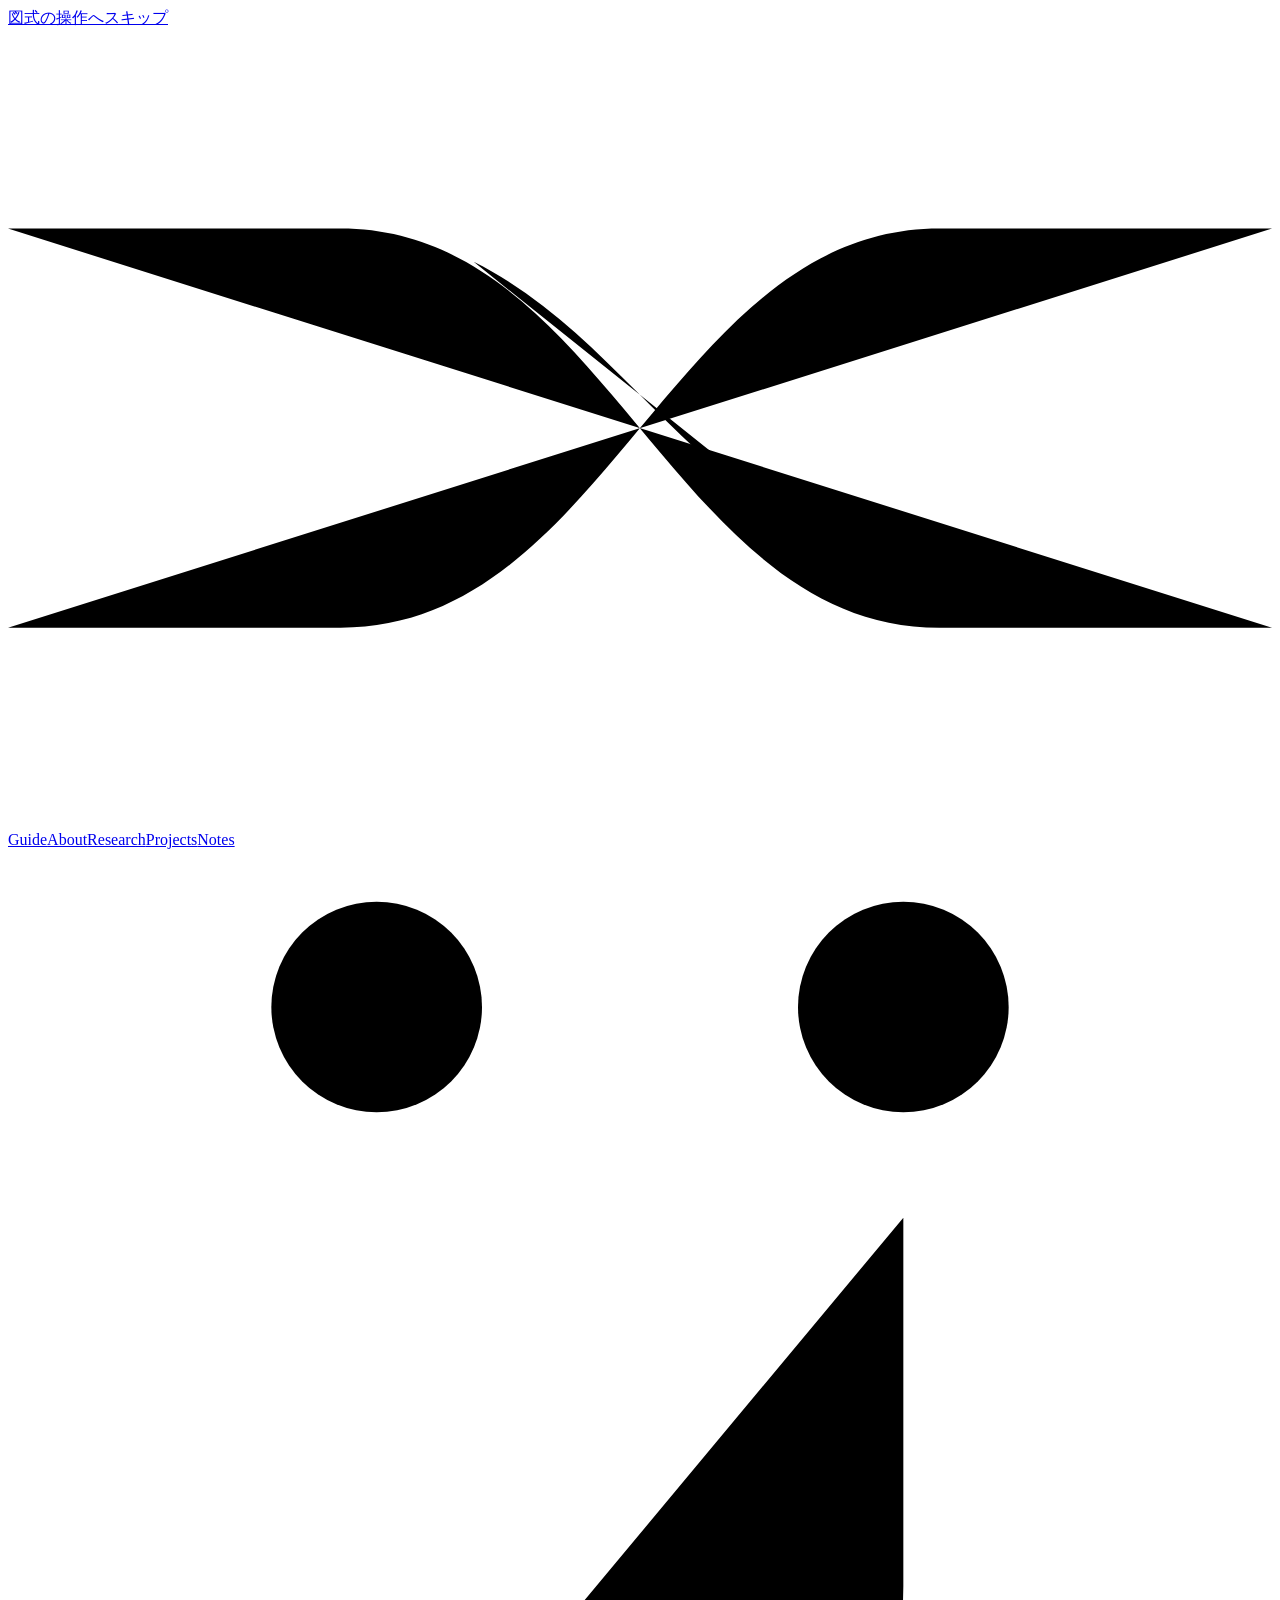
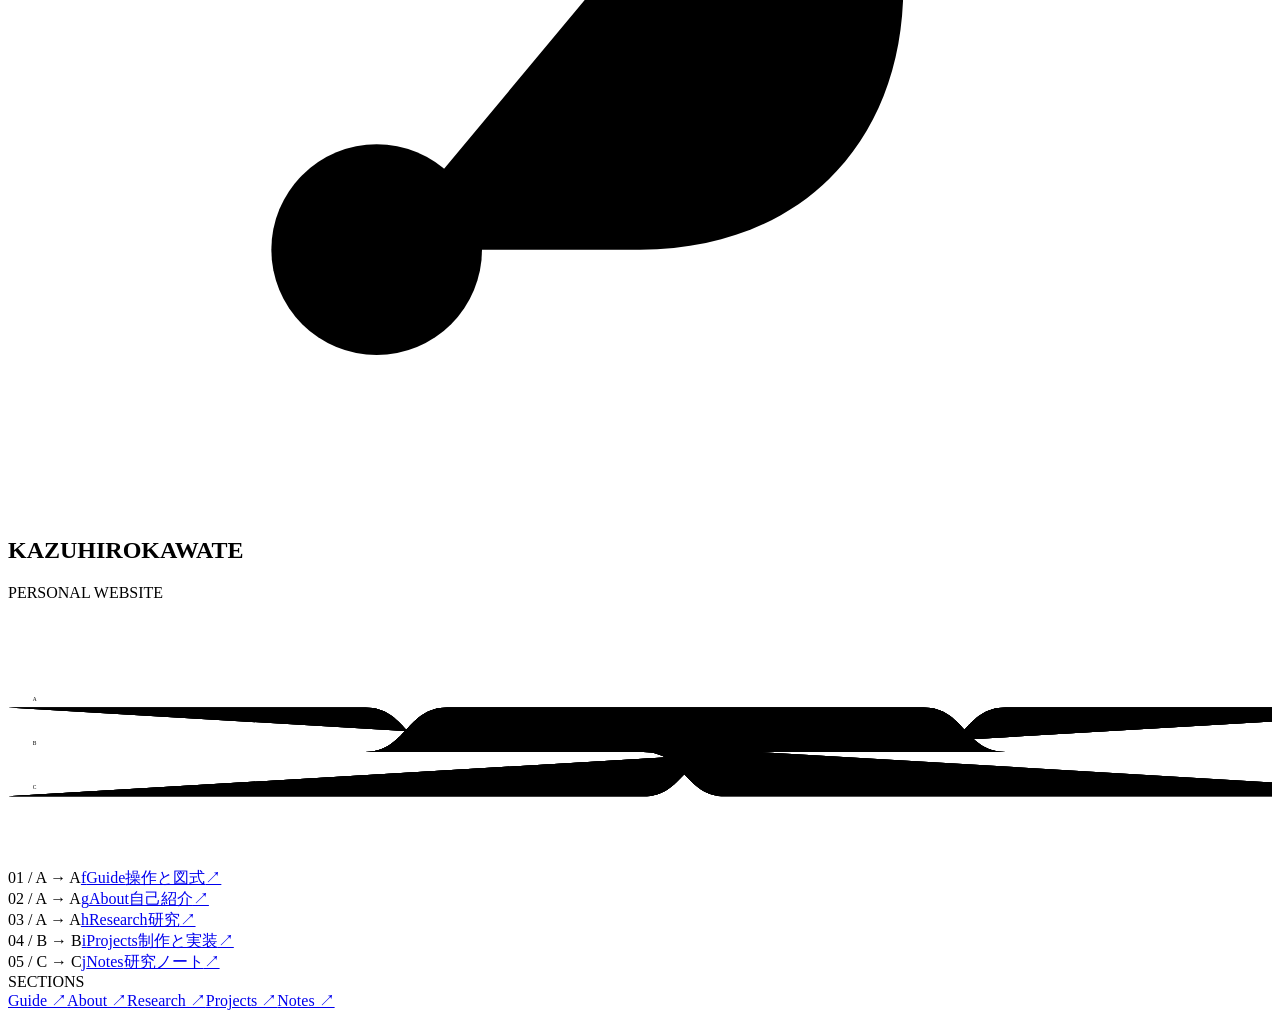
==== index.html @ 4156ddfc "Publish latest string diagram site (source 4b62a3c)" ====
<!doctype html>
<html lang="ja"><head><meta charset="utf-8"><meta name="viewport" content="width=device-width,initial-scale=1"><meta name="color-scheme" content="light"><title>Kazuhiro Kawate</title><meta name="description" content="川手知拓の個人研究サイト。数学・言語学・計算機科学のあいだを、触れられるストリング図式で探索する。"><link rel="icon" href="assets/favicon.svg" type="image/svg+xml"><link rel="preload" href="assets/fonts/bricolage-latin.woff2" as="font" type="font/woff2" crossorigin><link rel="stylesheet" href="assets/style.css?v=1937d854e7c4"><link rel="canonical" href="https://kazuhiro-kawate.github.io/"><script src="assets/diagram-model.js?v=383373b5e519" defer></script><script src="assets/diagram-motion.js?v=80850148ad25" defer></script><script src="assets/site.js?v=06f39db7d010" defer></script></head><body class="home"><a class="skip-link" href="#diagram-interface">図式の操作へスキップ</a><header class="site-header"><a class="identity" href="index.html" aria-label="Kazuhiro Kawate ホーム"><svg viewBox="0 0 38 24" aria-hidden="true"><path d="M0 6h10c8 0 10 12 18 12h10M0 18h10C18 18 20 6 28 6h10"/><path class="mark-bridge" d="M14 7c4 2 6 6 10 8"/></svg></a><nav aria-label="メインナビゲーション"><a href="guide/" data-panel=guide >Guide</a><a href="about/" data-panel=about >About</a><a href="research/" data-panel=research >Research</a><a href="projects/" data-panel=projects >Projects</a><a href="notes/" data-panel=notes >Notes</a></nav><a class="github-link" href="https://github.com/kazuhiro-kawate" aria-label="GitHubプロフィール"><svg viewBox="0 0 24 24" aria-hidden="true"><path d="M7 3v11m0-7h10m0 0v-4m0 4v7c0 3-2 5-5 5H7"/><circle cx="7" cy="3" r="2"/><circle cx="17" cy="3" r="2"/><circle cx="7" cy="19" r="2"/></svg></a></header>
<main><section class="journey" aria-labelledby="intro-title"><div class="scene"><div class="intro"><h1 id="intro-title"><span class="headline-line">KAZUHIRO</span><span class="headline-line">KAWATE</span></h1><p class="eyebrow intro-caption">PERSONAL WEBSITE</p></div>
<div id="diagram-interface" class="diagram-viewport" tabindex="0" role="region" aria-label="ストリング図式。左右キーで探索できます"><div class="diagram-world"><svg class="strings" viewBox="0 0 3700 720" aria-hidden="true"><defs><filter id="tube-plastic" filterUnits="userSpaceOnUse" x="-10%" y="-60%" width="120%" height="220%" color-interpolation-filters="sRGB"><feGaussianBlur in="SourceAlpha" stdDeviation="3" result="bump"/><feSpecularLighting in="bump" surfaceScale="5" specularConstant="0.85" specularExponent="24" lighting-color="#ffffff" result="shine"><feDistantLight azimuth="225" elevation="55"/></feSpecularLighting><feComposite in="shine" in2="SourceAlpha" operator="in" result="clipped"/><feComposite in="SourceGraphic" in2="clipped" operator="arithmetic" k1="0" k2="1" k3="0.8" k4="0"/></filter><path id="shape-a" class="wire wire-a" d="M0 262H1046C1166 262 1166 392 1286 392H1860C1980 392 1980 522 2100 522H4386"/><path id="shape-b" class="wire wire-b" d="M0 392H1046C1166 392 1166 262 1286 262H2680C2800 262 2800 392 2920 392H4386"/><path id="shape-c" class="wire wire-c" d="M0 522H1860C1980 522 1980 392 2100 392H2680C2800 392 2800 262 2920 262H4386"/></defs><g class="wire-network"><g class="tube tube-a"><use href="#shape-a" class="tube-shadow"/><use href="#shape-a" class="tube-outline"/><use href="#shape-a" class="tube-body"/><use href="#shape-a" class="tube-sheen"/></g><path class="wire wire-gap-b" d="M0 392H1046C1166 392 1166 262 1286 262H2680C2800 262 2800 392 2920 392H4386"/><g class="tube tube-b"><use href="#shape-b" class="tube-shadow"/><use href="#shape-b" class="tube-outline"/><use href="#shape-b" class="tube-body"/><use href="#shape-b" class="tube-sheen"/></g><path class="wire wire-gap-c" d="M0 522H1860C1980 522 1980 392 2100 392H2680C2800 392 2800 262 2920 262H4386"/><g class="tube tube-c"><use href="#shape-c" class="tube-shadow"/><use href="#shape-c" class="tube-outline"/><use href="#shape-c" class="tube-body"/><use href="#shape-c" class="tube-sheen"/></g></g><g class="diagram-labels"><text data-input="A" x="72" y="242">A</text><text data-input="B" x="72" y="372">B</text><text data-input="C" x="72" y="502">C</text><text data-output="C" x="4216" y="242">C</text><text data-output="B" x="4216" y="372">B</text><text data-output="A" x="4216" y="502">A</text></g></svg><div class="diagram-node vermilion" data-node="guide" data-x="900" data-y="262" style="left:900px;top:262px"><span class="node-index">01 / A → A</span><a href="guide/" class="node-card" data-panel="guide" aria-label="Guideの詳細を開く"><span class="node-symbol" aria-hidden="true">f</span><span class="node-title">Guide<span>操作と図式</span></span><span class="node-arrow" aria-hidden="true">↗</span></a><button class="drag-handle" type="button" aria-label="Guideの箱を移動" aria-describedby="drag-help" hidden><span aria-hidden="true">⠿</span> GRAB & SLIDE ↔</button></div><div class="diagram-node vermilion" data-node="about" data-x="1530" data-y="392" style="left:1530px;top:392px"><span class="node-index">02 / A → A</span><a href="about/" class="node-card" data-panel="about" aria-label="Aboutの詳細を開く"><span class="node-symbol" aria-hidden="true">g</span><span class="node-title">About<span>自己紹介</span></span><span class="node-arrow" aria-hidden="true">↗</span></a><button class="drag-handle" type="button" aria-label="Aboutの箱を移動" aria-describedby="drag-help" hidden><span aria-hidden="true">⠿</span> GRAB & SLIDE ↔</button></div><div class="diagram-node vermilion" data-node="research" data-x="2392" data-y="522" style="left:2392px;top:522px"><span class="node-index">03 / A → A</span><a href="research/" class="node-card" data-panel="research" aria-label="Researchの詳細を開く"><span class="node-symbol" aria-hidden="true">h</span><span class="node-title">Research<span>研究</span></span><span class="node-arrow" aria-hidden="true">↗</span></a><button class="drag-handle" type="button" aria-label="Researchの箱を移動" aria-describedby="drag-help" hidden><span aria-hidden="true">⠿</span> GRAB & SLIDE ↔</button></div><div class="diagram-node teal" data-node="projects" data-x="3110" data-y="392" style="left:3110px;top:392px"><span class="node-index">04 / B → B</span><a href="projects/" class="node-card" data-panel="projects" aria-label="Projectsの詳細を開く"><span class="node-symbol" aria-hidden="true">i</span><span class="node-title">Projects<span>制作と実装</span></span><span class="node-arrow" aria-hidden="true">↗</span></a><button class="drag-handle" type="button" aria-label="Projectsの箱を移動" aria-describedby="drag-help" hidden><span aria-hidden="true">⠿</span> GRAB & SLIDE ↔</button></div><div class="diagram-node violet" data-node="notes" data-x="3740" data-y="262" style="left:3740px;top:262px"><span class="node-index">05 / C → C</span><a href="notes/" class="node-card" data-panel="notes" aria-label="Notesの詳細を開く"><span class="node-symbol" aria-hidden="true">j</span><span class="node-title">Notes<span>研究ノート</span></span><span class="node-arrow" aria-hidden="true">↗</span></a><button class="drag-handle" type="button" aria-label="Notesの箱を移動" aria-describedby="drag-help" hidden><span aria-hidden="true">⠿</span> GRAB & SLIDE ↔</button></div><button type="button" class="crossing-note" aria-label="交差列を編集" hidden><span>σ₁ σ₂ σ₁</span><span>A ⊗ B ⊗ C → C ⊗ B ⊗ A</span></button><div class="pair-preview" aria-hidden="true" hidden><span>σ²</span><svg viewBox="0 0 160 90"><path d="M0 15H20C55 15 45 75 80 75S105 15 140 15H160"/><path d="M0 75H20C55 75 45 15 80 15S105 75 140 75H160"/></svg></div><div class="end-note"><span class="eyebrow">SECTIONS</span><div class="end-links"><a href="guide/" data-panel="guide">Guide ↗</a><a href="about/" data-panel="about">About ↗</a><a href="research/" data-panel="research">Research ↗</a><a href="projects/" data-panel="projects">Projects ↗</a><a href="notes/" data-panel="notes">Notes ↗</a></div><button type="button" class="text-button return-start" hidden>はじまりへ戻る ↺</button></div></div></div>
<div class="coherence-tools" role="group" aria-label="図式の変形"><button type="button" data-action="undo" aria-label="操作を戻す" hidden>Undo ↶</button><button type="button" data-action="redo" aria-label="操作をやり直す" hidden>Redo ↷</button><button type="button" data-action="word" aria-pressed="false" hidden>交差列</button><button type="button" data-action="pair" aria-pressed="false" hidden>σ² を置く</button><button type="button" data-action="compose" aria-pressed="false" hidden>合成</button></div><section class="word-dock" hidden aria-label="交差列の編集"><div class="word-heading"><strong>交差列</strong><button type="button" data-word-close aria-label="交差列を閉じる">×</button></div><p class="word-explanation">左から右へ実行。このサイトではσ₁は1↔2、σ₂は2↔3、σ₃は3↔1を交換します。列の編集では射や出力の並びが変わる場合があります。交差をドラッグして並べ替えられます。選択後は左右ボタン、Shift＋左右キーでも移動できます。</p><ol class="word-tokens" aria-label="実行する交差の順序"></ol><div class="word-target-row"><span class="word-target" aria-live="polite">末尾に追加</span><div class="word-position-tools"><button type="button" data-word-left aria-label="選択した交差を左へ移動">←</button><button type="button" data-word-right aria-label="選択した交差を右へ移動">→</button><button type="button" data-word-end>末尾へ</button></div></div><div class="word-pad" role="group" aria-label="交差の入力"><button type="button" data-sigma="0" aria-label="σ₁を入力">σ₁</button><button type="button" data-sigma="1" aria-label="σ₂を入力">σ₂</button><button type="button" data-sigma="2" aria-label="σ₃を入力">σ₃</button><button type="button" data-word-delete>削除 ⌫</button></div><div class="word-actions"><button type="button" data-word-apply>実行</button><button type="button" data-word-reload>図式から読込</button><button type="button" data-word-clear>空にする</button><button type="button" data-word-braid>編み替え ↔</button></div><p class="word-status" role="status"></p><p class="word-limit"></p></section><div class="composition-dock" hidden role="group" aria-label="箱の合成"><p class="selection-summary">2個以上の箱を選択</p><div><button type="button" data-combine="serial">直列 ∘</button><button type="button" data-combine="tensor">並列 ⊗</button><button type="button" data-combine="split">展開</button><button type="button" data-combine="done">完了</button></div><label class="identity-option"><input type="checkbox" id="include-identities" checked>並列合成に恒等射を含める</label><p class="composition-feedback" role="status"></p></div><div class="placement-hint" hidden>σ²を置く位置をクリック。上下で3組から選択。Escで中止。</div><div class="scene-bottom"><div class="diagram-tools"><button class="text-button reset-diagram" type="button" hidden>Reset ↺</button><button class="text-button help-button" type="button" data-panel="guide" hidden>Guide ?</button></div></div>
<div class="journey-controls" hidden><div class="chapter-tabs" aria-label="図式内の移動"><button type="button" data-travel="guide" aria-label="図式のGuideへ移動">01<span>Guide</span></button><button type="button" data-travel="about" aria-label="図式のAboutへ移動">02<span>About</span></button><button type="button" data-travel="research" aria-label="図式のResearchへ移動">03<span>Research</span></button><button type="button" data-travel="projects" aria-label="図式のProjectsへ移動">04<span>Projects</span></button><button type="button" data-travel="notes" aria-label="図式のNotesへ移動">05<span>Notes</span></button></div><div class="progress-track" aria-hidden="true"><span></span></div><span class="journey-count">01 — 05</span></div></div></section>
</main><dialog id="panel-guide" aria-labelledby="panel-title-guide"><div class="dialog-top"><span class="eyebrow">01 / GUIDE</span><button class="close-dialog" type="button" aria-label="詳細を閉じる">Close <span aria-hidden="true">×</span></button></div><div class="prose"><h1 id="panel-title-guide">Guide</h1>
<p>ストリング図式と、このサイトの操作方法。</p>
<h2>サイトの動かし方</h2>
<p>マウスの縦ホイールで左右へ探索できます。タッチでは横にスワイプし、キーボードでは図式領域にフォーカスして左右キー・Home・Endで移動します。下のセクション名から箱へ移動することもできます。</p>
<p>箱をクリックすると本文が開きます。本文では通常の縦スクロールで読み、CloseまたはEscapeで図式へ戻れます。通常ページへのリンクからも読めます。</p>
<p>箱やσの印を左右へドラッグして動かします。箱のハンドルへTabで移動し、左右キーでも調整できます。Shiftで大きく移動、Enterで確定、Escapeで取り消します。Undo / Redo、またはCmd / Ctrl + Zで操作を戻せます。</p>
<h2>この図式の読み方</h2>
<p>線は対象、箱は射を表します。時間は左から右へ。同じ線に沿った箱の並びは合成、平行な線の並びはテンソル積です。</p>
<p>対象はA・B・Cです。左端からGuide=f、About=g、Research=h、Projects=i、Notes=j。各箱が属する対象A・B・Cはページを開くたびにランダムに決まります。初期の横方向の順序は変えず、箱の色と型表示は接続するワイヤーに合わせます。ページを開くたび、σ₁・σ₂・σ₃から1〜6項の交差列をランダムに生成します。出力の並びはその列によって変わり、図式上の表示で確認できます。色は線を追跡するための目印です。</p>
<p>記号と研究セクションの対応は、ナビゲーションのための比喩です。研究分野自体に数学的な型を与えているわけではありません。</p>
<h2>交差を越える</h2>
<p>箱を左右へドラッグすると、同じ対象のワイヤーを追って交差を越えます。対称性の自然性 <code>σ ∘ (f⊗id) = (id⊗f) ∘ σ</code> を使う操作です。箱が別の高さへ移っても、対象Aの箱はAのままです。</p>
<p>同じ対象に置かれた箱どうしは、初期の横順に対応する合成順序を保ちます。前の箱を先へ運ぶと、必要に応じて後ろの箱も先へ移ります。異なる線の独立した箱は、交換法則により前後の並びを変えられます。σの印も動かせます。</p>
<h2>編み替えと往復</h2>
<p>「編み替え」は <code>σ₁σ₂σ₁ = σ₂σ₁σ₂</code> と、途中にある箱の自然性を使います。「σ²」は隣り合う二つの対称性を挿入・除去します。どちらも線のつながりと同じ線上の箱の順序を変えません。</p>
<p>操作はUndo / Redoで戻せます。結合と単位はstrictな表示で省略しています。現在の生成射は、この3本と5つの単項射です。これらの直列・並列合成を複数ポートの箱としてまとめられます。任意の新しい生成射を追加する汎用エディタは未実装です。</p>
<p>複製・消去・カップ・キャップは、一般の対称モノイダル圏に自動で備わる構造ではありません。それぞれを許す追加構造なしに操作として追加することはしません。</p>
<h2>動きの意味と表示位置</h2>
<p>交差の前後では、箱・ワイヤー・σの位置を同時に補間します。補間中も線の端点は箱へ接続されます。途中の描画は公理による変形の視覚表現であり、各中間フレームを別の数学的等式としては扱いません。カーソルに対するたわみも視覚上のフィードバックです。</p>
<p>通常のドラッグでは、画面の横位置・縦位置を固定します。箱を持ったままホイールで横へ探索できます。Shiftを押しながら画面端へ持っていくと、自動的に横へ探索できます。OSまたはGuideの設定で動きを抑えると、補間を行わずに操作できます。</p>
<p><a href="https://www.mscs.dal.ca/~selinger/papers/graphical.pdf">図式の数学的背景：Peter Selinger, A survey of graphical languages for monoidal categories</a></p>
<h2>対称性を2回</h2>
<p>対称モノイダル圏での等式：<code>σ(B,A) ∘ σ(A,B) = id(A⊗B)</code>。下の実験ではその両辺を切り替えます。一般の編み込みの交差除去には拡張しません。</p>
<h2>直列・並列合成</h2>
<p>「合成」を押し、箱の＋で対象を選択します。直列は入力と出力の型が一致する箱を、ワイヤー上の順でまとめます。Guide=fとAbout=gがともにAにある場合、fの後にgを適用する合成は <code>g∘f : A→A</code> です。並列は異なる対象に作用する箱をテンソル積としてまとめます。</p>
<p>「並列合成に恒等射を含める」で、選択していない線を合成箱に含めるか選べます。オンなら、たとえば配置によって <code>i⊗j⊗idA</code> と表示し、白いポートが恒等射を示します。オフなら <code>i⊗j</code> の2本だけが箱のポートになり、Aは箱に属さず通過します。合成前に選び、異なる設定の箱を同じ図式に置けます。</p>
<p>対象が隣接していない配置では、選択していない線に開いた通路を残し、既知の因子をまとめて表示します。その線が箱の入力・出力に含まれるとは扱いません。周囲を含む図式全体の射は両方の設定で同じです。</p>
<p>この実装は、既知の生成射f・g・h・i・jの因子をまとめる操作です。入れ子の並列合成では表示の恒等拡張を外し、内部の因子のテンソル積を組み直してから、選択した設定に応じて周囲のワイヤーへ恒等拡張します。任意の未知の多入力・多出力の箱を不透明なまま合成する汎用エディタではありません。</p>
<p>合成箱を選んで「展開」で元の因子へ戻せます。入れ子の合成もでき、Undo / Redoで操作を戻せます。合成箱をクリックすると、含まれる各セクションの本文を開けます。</p>
<h2>σ²を配置する</h2>
<p>「σ²を置く」を押し、ワイヤー上の場所をクリックします。上側は1↔2、下側は2↔3、中央は3↔1を選びます。必要な空き領域を作るため、後続の箱や交差を横へ広げます。視点は勝手に移動しません。</p>
<p>キーボードでは左右キーで位置、上下キーで2本の組を選び、Enterで配置、Escapeで中止できます。配置した「σ² ×」をクリックすると、その組だけを除去します。交差は入力欄と配置操作を合わせて64個までです。σ²は2個分を使います。</p>
<h2>交差列を編集する</h2>
<p>図式のσ列、または右上の「交差列」から入力欄を開きます。σ₁・σ₂・σ₃のボタンで右へ追加します。「削除」は末尾の1項を消します。列の中の交差を押すとその位置を選択でき、σのボタンで置き換え、削除でその項を消せます。「末尾へ」で追加に戻ります。交差はドラッグで並べ替えられます。選択した項は左右ボタン、Shift＋左右キーでも移動できます。1・2・3キーとBackspace / Deleteでも操作できます。「実行」で左から順に図式へ反映します。空の交差列では交換がなくなります。箱の射はそのまま残ります。</p>
<p>このサイトの記法ではσ₁=(1 2)、σ₂=(2 3)、σ₃=(3 1)です。σ₃は通常の隣接交換の添字ではなく、外側2本の交換に付けた名前です。描画では外側2本を直接斜めに交差させ、中央のワイヤーは水平に保ちます。斜めの中央部分は直線で、水平線から出入りする角だけを滑らかに丸めます。交差は線同士の接続を意味しません。同じ番号を続けたσᵢ²も、そのまま表示します。対称モノイダル圏では恒等射と等しいものの、自動では消去しません。</p>
<p>列の編集では出力の対象の順序、つまり表す射が変わる場合があります。「編み替え」は列に現れるσᵢσᵢ₊₁σᵢとσᵢ₊₁σᵢσᵢ₊₁を切り替え、同じ射を保ちます。任意の列の編集を等式とは扱いません。動きの途中は視覚的な補間です。</p>
<p>図式へσ²を置いたり除去したりすると入力欄も更新します。入力欄を開いた状態で配置を始めた場合、配置後に更新された欄へ戻ります。Undo / Redoも入力・図式・出力の並びを一緒に戻します。「図式から読込」で未実行の入力を捨てて読み直せます。</p>
<p>32個以上では長い列の案内を表示し、64個で追加を止めます。残りが1個以下のときは、2個必要なσ²の配置も止めます。入力を勝手に切り詰めたり簡約したりしません。入力欄は縦にスクロールでき、図式は横へ探索できます。</p>
<p>列を短くしても、表示位置を急に変えないためキャンバスの横幅を保持します。Resetは、そのページを開いたときの列・箱・キャンバス幅へ戻します。初期生成は最大6項、手動編集は最大64項です。</p><p id="drag-help" class="sr-only">左右キーでワイヤーに沿って移動。Shiftで大きく移動、Enterで確定、Escapeで取り消します。</p><div class="motion-setting" hidden><label><input type="checkbox" id="static-mode"> 図式を静かに読む（動きを抑える）</label></div><section class="experiment" aria-labelledby="symmetry-title"><p class="eyebrow">A SMALL EXPERIMENT / 01</p><h2 id="symmetry-title">対称性と恒等射</h2><p>二つの対称性の合成と恒等射の表示を切り替えます。</p><svg class="symmetry-diagram" viewBox="0 0 620 160" role="img" aria-label="対象AとBの2回の対称性。ボタンで恒等射の表示に切り替えられます"><g class="double-cross"><path class="a" d="M20 42H150C220 42 220 118 310 118S400 42 470 42H600"/><path class="gap" d="M20 118H150C220 118 220 42 310 42S400 118 470 118H600"/><path class="b" d="M20 118H150C220 118 220 42 310 42S400 118 470 118H600"/></g><g class="identity-wires" hidden><path class="a" d="M20 42H600"/><path class="b" d="M20 118H600"/></g><text x="4" y="25">A</text><text x="4" y="150">B</text><text x="598" y="25">A</text><text x="598" y="150">B</text></svg><p class="equation">σ<span>(B,A)</span> ∘ σ<span>(A,B)</span> = id<span>(A⊗B)</span></p><button class="text-button symmetry-toggle" type="button" hidden aria-pressed="false">恒等射に切り替える <span aria-hidden="true">↔</span></button><p class="small">対称性の公理に基づく表示切替です。一般の編み込みで交差を消せるとは限りません。</p></section></div><a class="text-button" href="guide/">通常のページで読む <span aria-hidden="true">↗</span></a></dialog><dialog id="panel-about" aria-labelledby="panel-title-about"><div class="dialog-top"><span class="eyebrow">02 / ABOUT</span><button class="close-dialog" type="button" aria-label="詳細を閉じる">Close <span aria-hidden="true">×</span></button></div><div class="prose"><h1 id="panel-title-about">About</h1>
<p>川手 知拓 / Kazuhiro Kawate</p>
<p>ZEN大学で数理科学を学んでいます。代数学、表現論、圏論、量子情報理論、自然言語処理、言語学に関心があります。</p>
<h2>学習・活動</h2>
<ul>
<li>ZEN大学：数学を学ぶ学部生（2025年4月入学）。</li>
<li>埼玉大学：言語学・計算機科学の科目等履修生（2026年10月〜2027年3月）。</li>
<li>ZENRON：執筆・編集（2026年10月〜）。</li>
</ul>
<h2>Links</h2>
<ul>
<li><a href="https://www.linkedin.com/in/kazuhiro-kawate/">LinkedIn</a></li>
<li><a href="https://github.com/kazuhiro-kawate">GitHub</a></li>
<li><a href="https://zenron.jp">ZENRON</a></li>
</ul></div><a class="text-button" href="about/">通常のページで読む <span aria-hidden="true">↗</span></a></dialog><dialog id="panel-research" aria-labelledby="panel-title-research"><div class="dialog-top"><span class="eyebrow">03 / RESEARCH</span><button class="close-dialog" type="button" aria-label="詳細を閉じる">Close <span aria-hidden="true">×</span></button></div><div class="prose"><h1 id="panel-title-research">Research</h1></div><a class="text-button" href="research/">通常のページで読む <span aria-hidden="true">↗</span></a></dialog><dialog id="panel-projects" aria-labelledby="panel-title-projects"><div class="dialog-top"><span class="eyebrow">04 / PROJECTS</span><button class="close-dialog" type="button" aria-label="詳細を閉じる">Close <span aria-hidden="true">×</span></button></div><div class="prose"><h1 id="panel-title-projects">Projects</h1>
<p>ソフトウェア・実装・ウェブ上の制作物。</p>
<h2>String diagram playground</h2>
<p>このサイトそのものが、SVGで描いたストリング図式を探索する小さな実験です。箱を動かし、線の接続を観察できます。</p>
<p>接続された箱は決められた範囲内で動きます。型・接続・合成順を固定した図式の連続変形に限定しています。</p>
<h2>対称性の小さな実験</h2>
<p>対称モノイダル圏では、対称性を2回適用する合成は恒等射になります。Guideにある図式の実験では、この等式の両辺を切り替えて表示できます。</p>
<p>これは対称性の公理を用いる例です。一般の編み込みモノイダル圏では同じ扱いはできません。</p>
<h2>その他の制作物</h2>
<h3>hangul-bridge</h3>
<p>ハングルの文字・発音・ローマ字入力を結びつけて学ぶ、ブラウザ完結型の韓国語学習ツールです。文字・発音・意味の練習、音声合成、学習履歴の端末内保存に対応しています。</p>
<p><a href="https://github.com/kazuhiro-kawate/hangul-bridge">GitHubでソースと使い方を見る</a></p>
<p><a href="https://github.com/kazuhiro-kawate">GitHubのプロフィールを見る</a></p></div><a class="text-button" href="projects/">通常のページで読む <span aria-hidden="true">↗</span></a></dialog><dialog id="panel-notes" aria-labelledby="panel-title-notes"><div class="dialog-top"><span class="eyebrow">05 / NOTES</span><button class="close-dialog" type="button" aria-label="詳細を閉じる">Close <span aria-hidden="true">×</span></button></div><div class="prose"><h1 id="panel-title-notes">Notes</h1>
<p>数学・言語学・計算機科学の研究ノート。</p>
<h2>ノート</h2>
<p>記事は準備中です。</p></div><a class="text-button" href="notes/">通常のページで読む <span aria-hidden="true">↗</span></a></dialog><dialog id="panel-composite" aria-labelledby="composite-title"><div class="dialog-top"><span class="eyebrow">COMPOSITION</span><button class="close-dialog" type="button" aria-label="詳細を閉じる">Close ×</button></div><div class="prose"><h1 id="composite-title">合成</h1><p class="composite-type"></p><div class="composite-contents"></div></div></dialog><p class="sr-only" role="status" id="diagram-status"></p></body></html>
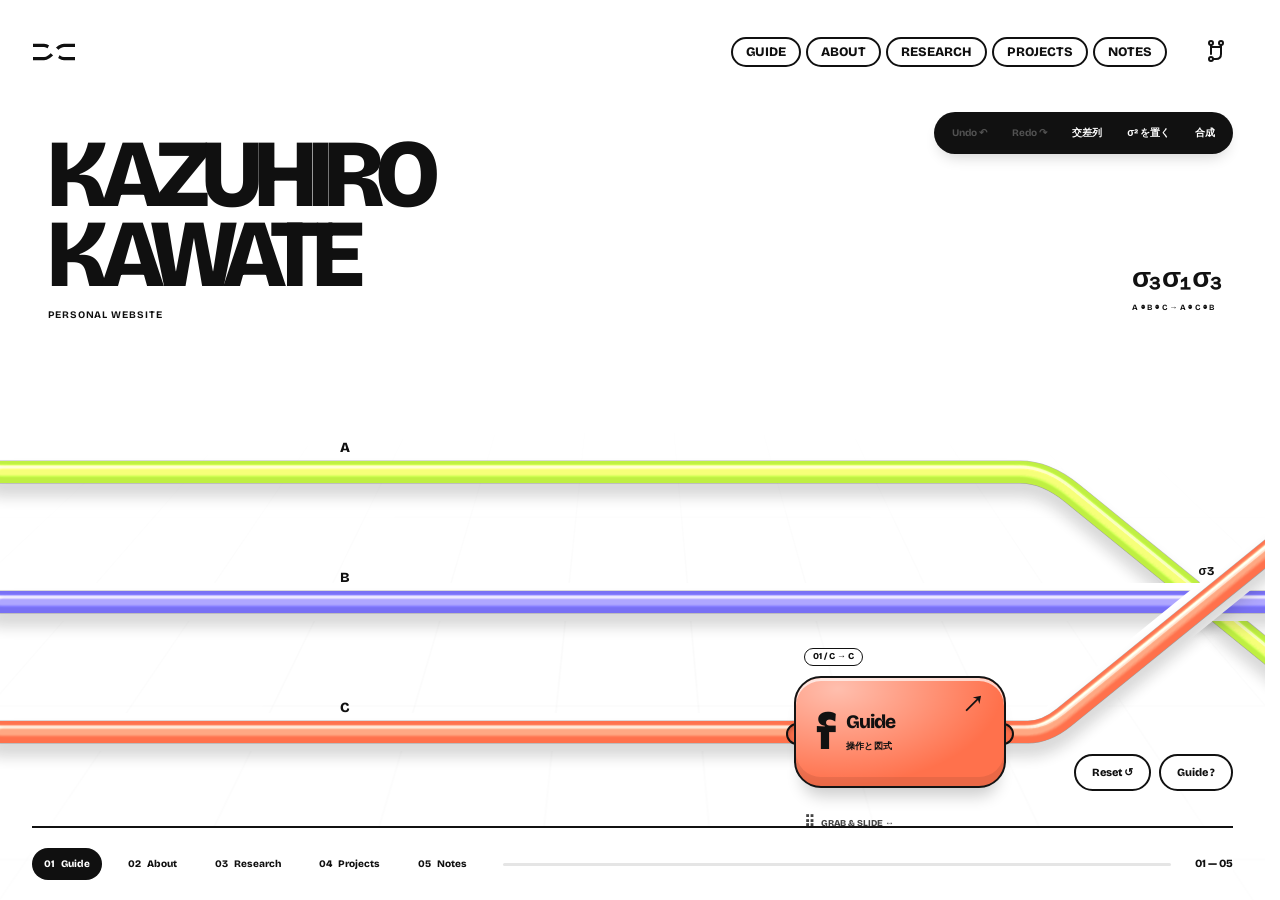
==== commit e0a42d7d: "Prepare limxiao.github.io URL migration" ====
--- a/index.html
+++ b/index.html
@@ -1,5 +1,5 @@
 <!doctype html>
-<html lang="ja"><head><meta charset="utf-8"><meta name="viewport" content="width=device-width,initial-scale=1"><meta name="color-scheme" content="light"><title>Kazuhiro Kawate</title><meta name="description" content="川手知拓の個人研究サイト。数学・言語学・計算機科学のあいだを、触れられるストリング図式で探索する。"><link rel="icon" href="assets/favicon.svg" type="image/svg+xml"><link rel="preload" href="assets/fonts/bricolage-latin.woff2" as="font" type="font/woff2" crossorigin><link rel="stylesheet" href="assets/style.css?v=1937d854e7c4"><link rel="canonical" href="https://kazuhiro-kawate.github.io/"><script src="assets/diagram-model.js?v=383373b5e519" defer></script><script src="assets/diagram-motion.js?v=80850148ad25" defer></script><script src="assets/site.js?v=06f39db7d010" defer></script></head><body class="home"><a class="skip-link" href="#diagram-interface">図式の操作へスキップ</a><header class="site-header"><a class="identity" href="index.html" aria-label="Kazuhiro Kawate ホーム"><svg viewBox="0 0 38 24" aria-hidden="true"><path d="M0 6h10c8 0 10 12 18 12h10M0 18h10C18 18 20 6 28 6h10"/><path class="mark-bridge" d="M14 7c4 2 6 6 10 8"/></svg></a><nav aria-label="メインナビゲーション"><a href="guide/" data-panel=guide >Guide</a><a href="about/" data-panel=about >About</a><a href="research/" data-panel=research >Research</a><a href="projects/" data-panel=projects >Projects</a><a href="notes/" data-panel=notes >Notes</a></nav><a class="github-link" href="https://github.com/kazuhiro-kawate" aria-label="GitHubプロフィール"><svg viewBox="0 0 24 24" aria-hidden="true"><path d="M7 3v11m0-7h10m0 0v-4m0 4v7c0 3-2 5-5 5H7"/><circle cx="7" cy="3" r="2"/><circle cx="17" cy="3" r="2"/><circle cx="7" cy="19" r="2"/></svg></a></header>
+<html lang="ja"><head><meta charset="utf-8"><meta name="viewport" content="width=device-width,initial-scale=1"><meta name="color-scheme" content="light"><title>Kazuhiro Kawate</title><meta name="description" content="川手知拓の個人研究サイト。数学・言語学・計算機科学のあいだを、触れられるストリング図式で探索する。"><link rel="icon" href="assets/favicon.svg" type="image/svg+xml"><link rel="preload" href="assets/fonts/bricolage-latin.woff2" as="font" type="font/woff2" crossorigin><link rel="stylesheet" href="assets/style.css?v=1937d854e7c4"><link rel="canonical" href="https://limxiao.github.io/"><script src="assets/diagram-model.js?v=383373b5e519" defer></script><script src="assets/diagram-motion.js?v=80850148ad25" defer></script><script src="assets/site.js?v=06f39db7d010" defer></script></head><body class="home"><a class="skip-link" href="#diagram-interface">図式の操作へスキップ</a><header class="site-header"><a class="identity" href="index.html" aria-label="Kazuhiro Kawate ホーム"><svg viewBox="0 0 38 24" aria-hidden="true"><path d="M0 6h10c8 0 10 12 18 12h10M0 18h10C18 18 20 6 28 6h10"/><path class="mark-bridge" d="M14 7c4 2 6 6 10 8"/></svg></a><nav aria-label="メインナビゲーション"><a href="guide/" data-panel=guide >Guide</a><a href="about/" data-panel=about >About</a><a href="research/" data-panel=research >Research</a><a href="projects/" data-panel=projects >Projects</a><a href="notes/" data-panel=notes >Notes</a></nav><a class="github-link" href="https://github.com/limxiao" aria-label="GitHubプロフィール"><svg viewBox="0 0 24 24" aria-hidden="true"><path d="M7 3v11m0-7h10m0 0v-4m0 4v7c0 3-2 5-5 5H7"/><circle cx="7" cy="3" r="2"/><circle cx="17" cy="3" r="2"/><circle cx="7" cy="19" r="2"/></svg></a></header>
 <main><section class="journey" aria-labelledby="intro-title"><div class="scene"><div class="intro"><h1 id="intro-title"><span class="headline-line">KAZUHIRO</span><span class="headline-line">KAWATE</span></h1><p class="eyebrow intro-caption">PERSONAL WEBSITE</p></div>
 <div id="diagram-interface" class="diagram-viewport" tabindex="0" role="region" aria-label="ストリング図式。左右キーで探索できます"><div class="diagram-world"><svg class="strings" viewBox="0 0 3700 720" aria-hidden="true"><defs><filter id="tube-plastic" filterUnits="userSpaceOnUse" x="-10%" y="-60%" width="120%" height="220%" color-interpolation-filters="sRGB"><feGaussianBlur in="SourceAlpha" stdDeviation="3" result="bump"/><feSpecularLighting in="bump" surfaceScale="5" specularConstant="0.85" specularExponent="24" lighting-color="#ffffff" result="shine"><feDistantLight azimuth="225" elevation="55"/></feSpecularLighting><feComposite in="shine" in2="SourceAlpha" operator="in" result="clipped"/><feComposite in="SourceGraphic" in2="clipped" operator="arithmetic" k1="0" k2="1" k3="0.8" k4="0"/></filter><path id="shape-a" class="wire wire-a" d="M0 262H1046C1166 262 1166 392 1286 392H1860C1980 392 1980 522 2100 522H4386"/><path id="shape-b" class="wire wire-b" d="M0 392H1046C1166 392 1166 262 1286 262H2680C2800 262 2800 392 2920 392H4386"/><path id="shape-c" class="wire wire-c" d="M0 522H1860C1980 522 1980 392 2100 392H2680C2800 392 2800 262 2920 262H4386"/></defs><g class="wire-network"><g class="tube tube-a"><use href="#shape-a" class="tube-shadow"/><use href="#shape-a" class="tube-outline"/><use href="#shape-a" class="tube-body"/><use href="#shape-a" class="tube-sheen"/></g><path class="wire wire-gap-b" d="M0 392H1046C1166 392 1166 262 1286 262H2680C2800 262 2800 392 2920 392H4386"/><g class="tube tube-b"><use href="#shape-b" class="tube-shadow"/><use href="#shape-b" class="tube-outline"/><use href="#shape-b" class="tube-body"/><use href="#shape-b" class="tube-sheen"/></g><path class="wire wire-gap-c" d="M0 522H1860C1980 522 1980 392 2100 392H2680C2800 392 2800 262 2920 262H4386"/><g class="tube tube-c"><use href="#shape-c" class="tube-shadow"/><use href="#shape-c" class="tube-outline"/><use href="#shape-c" class="tube-body"/><use href="#shape-c" class="tube-sheen"/></g></g><g class="diagram-labels"><text data-input="A" x="72" y="242">A</text><text data-input="B" x="72" y="372">B</text><text data-input="C" x="72" y="502">C</text><text data-output="C" x="4216" y="242">C</text><text data-output="B" x="4216" y="372">B</text><text data-output="A" x="4216" y="502">A</text></g></svg><div class="diagram-node vermilion" data-node="guide" data-x="900" data-y="262" style="left:900px;top:262px"><span class="node-index">01 / A → A</span><a href="guide/" class="node-card" data-panel="guide" aria-label="Guideの詳細を開く"><span class="node-symbol" aria-hidden="true">f</span><span class="node-title">Guide<span>操作と図式</span></span><span class="node-arrow" aria-hidden="true">↗</span></a><button class="drag-handle" type="button" aria-label="Guideの箱を移動" aria-describedby="drag-help" hidden><span aria-hidden="true">⠿</span> GRAB & SLIDE ↔</button></div><div class="diagram-node vermilion" data-node="about" data-x="1530" data-y="392" style="left:1530px;top:392px"><span class="node-index">02 / A → A</span><a href="about/" class="node-card" data-panel="about" aria-label="Aboutの詳細を開く"><span class="node-symbol" aria-hidden="true">g</span><span class="node-title">About<span>自己紹介</span></span><span class="node-arrow" aria-hidden="true">↗</span></a><button class="drag-handle" type="button" aria-label="Aboutの箱を移動" aria-describedby="drag-help" hidden><span aria-hidden="true">⠿</span> GRAB & SLIDE ↔</button></div><div class="diagram-node vermilion" data-node="research" data-x="2392" data-y="522" style="left:2392px;top:522px"><span class="node-index">03 / A → A</span><a href="research/" class="node-card" data-panel="research" aria-label="Researchの詳細を開く"><span class="node-symbol" aria-hidden="true">h</span><span class="node-title">Research<span>研究</span></span><span class="node-arrow" aria-hidden="true">↗</span></a><button class="drag-handle" type="button" aria-label="Researchの箱を移動" aria-describedby="drag-help" hidden><span aria-hidden="true">⠿</span> GRAB & SLIDE ↔</button></div><div class="diagram-node teal" data-node="projects" data-x="3110" data-y="392" style="left:3110px;top:392px"><span class="node-index">04 / B → B</span><a href="projects/" class="node-card" data-panel="projects" aria-label="Projectsの詳細を開く"><span class="node-symbol" aria-hidden="true">i</span><span class="node-title">Projects<span>制作と実装</span></span><span class="node-arrow" aria-hidden="true">↗</span></a><button class="drag-handle" type="button" aria-label="Projectsの箱を移動" aria-describedby="drag-help" hidden><span aria-hidden="true">⠿</span> GRAB & SLIDE ↔</button></div><div class="diagram-node violet" data-node="notes" data-x="3740" data-y="262" style="left:3740px;top:262px"><span class="node-index">05 / C → C</span><a href="notes/" class="node-card" data-panel="notes" aria-label="Notesの詳細を開く"><span class="node-symbol" aria-hidden="true">j</span><span class="node-title">Notes<span>研究ノート</span></span><span class="node-arrow" aria-hidden="true">↗</span></a><button class="drag-handle" type="button" aria-label="Notesの箱を移動" aria-describedby="drag-help" hidden><span aria-hidden="true">⠿</span> GRAB & SLIDE ↔</button></div><button type="button" class="crossing-note" aria-label="交差列を編集" hidden><span>σ₁ σ₂ σ₁</span><span>A ⊗ B ⊗ C → C ⊗ B ⊗ A</span></button><div class="pair-preview" aria-hidden="true" hidden><span>σ²</span><svg viewBox="0 0 160 90"><path d="M0 15H20C55 15 45 75 80 75S105 15 140 15H160"/><path d="M0 75H20C55 75 45 15 80 15S105 75 140 75H160"/></svg></div><div class="end-note"><span class="eyebrow">SECTIONS</span><div class="end-links"><a href="guide/" data-panel="guide">Guide ↗</a><a href="about/" data-panel="about">About ↗</a><a href="research/" data-panel="research">Research ↗</a><a href="projects/" data-panel="projects">Projects ↗</a><a href="notes/" data-panel="notes">Notes ↗</a></div><button type="button" class="text-button return-start" hidden>はじまりへ戻る ↺</button></div></div></div>
 <div class="coherence-tools" role="group" aria-label="図式の変形"><button type="button" data-action="undo" aria-label="操作を戻す" hidden>Undo ↶</button><button type="button" data-action="redo" aria-label="操作をやり直す" hidden>Redo ↷</button><button type="button" data-action="word" aria-pressed="false" hidden>交差列</button><button type="button" data-action="pair" aria-pressed="false" hidden>σ² を置く</button><button type="button" data-action="compose" aria-pressed="false" hidden>合成</button></div><section class="word-dock" hidden aria-label="交差列の編集"><div class="word-heading"><strong>交差列</strong><button type="button" data-word-close aria-label="交差列を閉じる">×</button></div><p class="word-explanation">左から右へ実行。このサイトではσ₁は1↔2、σ₂は2↔3、σ₃は3↔1を交換します。列の編集では射や出力の並びが変わる場合があります。交差をドラッグして並べ替えられます。選択後は左右ボタン、Shift＋左右キーでも移動できます。</p><ol class="word-tokens" aria-label="実行する交差の順序"></ol><div class="word-target-row"><span class="word-target" aria-live="polite">末尾に追加</span><div class="word-position-tools"><button type="button" data-word-left aria-label="選択した交差を左へ移動">←</button><button type="button" data-word-right aria-label="選択した交差を右へ移動">→</button><button type="button" data-word-end>末尾へ</button></div></div><div class="word-pad" role="group" aria-label="交差の入力"><button type="button" data-sigma="0" aria-label="σ₁を入力">σ₁</button><button type="button" data-sigma="1" aria-label="σ₂を入力">σ₂</button><button type="button" data-sigma="2" aria-label="σ₃を入力">σ₃</button><button type="button" data-word-delete>削除 ⌫</button></div><div class="word-actions"><button type="button" data-word-apply>実行</button><button type="button" data-word-reload>図式から読込</button><button type="button" data-word-clear>空にする</button><button type="button" data-word-braid>編み替え ↔</button></div><p class="word-status" role="status"></p><p class="word-limit"></p></section><div class="composition-dock" hidden role="group" aria-label="箱の合成"><p class="selection-summary">2個以上の箱を選択</p><div><button type="button" data-combine="serial">直列 ∘</button><button type="button" data-combine="tensor">並列 ⊗</button><button type="button" data-combine="split">展開</button><button type="button" data-combine="done">完了</button></div><label class="identity-option"><input type="checkbox" id="include-identities" checked>並列合成に恒等射を含める</label><p class="composition-feedback" role="status"></p></div><div class="placement-hint" hidden>σ²を置く位置をクリック。上下で3組から選択。Escで中止。</div><div class="scene-bottom"><div class="diagram-tools"><button class="text-button reset-diagram" type="button" hidden>Reset ↺</button><button class="text-button help-button" type="button" data-panel="guide" hidden>Guide ?</button></div></div>
@@ -54,7 +54,7 @@
 <h2>Links</h2>
 <ul>
 <li><a href="https://www.linkedin.com/in/kazuhiro-kawate/">LinkedIn</a></li>
-<li><a href="https://github.com/kazuhiro-kawate">GitHub</a></li>
+<li><a href="https://github.com/limxiao">GitHub</a></li>
 <li><a href="https://zenron.jp">ZENRON</a></li>
 </ul></div><a class="text-button" href="about/">通常のページで読む <span aria-hidden="true">↗</span></a></dialog><dialog id="panel-research" aria-labelledby="panel-title-research"><div class="dialog-top"><span class="eyebrow">03 / RESEARCH</span><button class="close-dialog" type="button" aria-label="詳細を閉じる">Close <span aria-hidden="true">×</span></button></div><div class="prose"><h1 id="panel-title-research">Research</h1></div><a class="text-button" href="research/">通常のページで読む <span aria-hidden="true">↗</span></a></dialog><dialog id="panel-projects" aria-labelledby="panel-title-projects"><div class="dialog-top"><span class="eyebrow">04 / PROJECTS</span><button class="close-dialog" type="button" aria-label="詳細を閉じる">Close <span aria-hidden="true">×</span></button></div><div class="prose"><h1 id="panel-title-projects">Projects</h1>
 <p>ソフトウェア・実装・ウェブ上の制作物。</p>
@@ -67,8 +67,8 @@
 <h2>その他の制作物</h2>
 <h3>hangul-bridge</h3>
 <p>ハングルの文字・発音・ローマ字入力を結びつけて学ぶ、ブラウザ完結型の韓国語学習ツールです。文字・発音・意味の練習、音声合成、学習履歴の端末内保存に対応しています。</p>
-<p><a href="https://github.com/kazuhiro-kawate/hangul-bridge">GitHubでソースと使い方を見る</a></p>
-<p><a href="https://github.com/kazuhiro-kawate">GitHubのプロフィールを見る</a></p></div><a class="text-button" href="projects/">通常のページで読む <span aria-hidden="true">↗</span></a></dialog><dialog id="panel-notes" aria-labelledby="panel-title-notes"><div class="dialog-top"><span class="eyebrow">05 / NOTES</span><button class="close-dialog" type="button" aria-label="詳細を閉じる">Close <span aria-hidden="true">×</span></button></div><div class="prose"><h1 id="panel-title-notes">Notes</h1>
+<p><a href="https://github.com/limxiao/hangul-bridge">GitHubでソースと使い方を見る</a></p>
+<p><a href="https://github.com/limxiao">GitHubのプロフィールを見る</a></p></div><a class="text-button" href="projects/">通常のページで読む <span aria-hidden="true">↗</span></a></dialog><dialog id="panel-notes" aria-labelledby="panel-title-notes"><div class="dialog-top"><span class="eyebrow">05 / NOTES</span><button class="close-dialog" type="button" aria-label="詳細を閉じる">Close <span aria-hidden="true">×</span></button></div><div class="prose"><h1 id="panel-title-notes">Notes</h1>
 <p>数学・言語学・計算機科学の研究ノート。</p>
 <h2>ノート</h2>
 <p>記事は準備中です。</p></div><a class="text-button" href="notes/">通常のページで読む <span aria-hidden="true">↗</span></a></dialog><dialog id="panel-composite" aria-labelledby="composite-title"><div class="dialog-top"><span class="eyebrow">COMPOSITION</span><button class="close-dialog" type="button" aria-label="詳細を閉じる">Close ×</button></div><div class="prose"><h1 id="composite-title">合成</h1><p class="composite-type"></p><div class="composite-contents"></div></div></dialog><p class="sr-only" role="status" id="diagram-status"></p></body></html>
--- a/assets/style.css
+++ b/assets/style.css
@@ -0,0 +1,389 @@
+@font-face {
+  font-family: Bricolage;
+  src: url('fonts/bricolage-latin.woff2') format('woff2');
+  font-style: normal;
+  font-weight: 200 800;
+  font-display: swap;
+}
+:root {
+  --paper: #fff;
+  --ink: #101010;
+  --muted: #656565;
+  --rule: #dedede;
+  --red: #bfef42;
+  --teal: #7870f4;
+  --violet: #ff714c;
+  --sans: Bricolage, 'Arial Rounded MT Bold', 'Helvetica Neue', Arial, 'Hiragino Kaku Gothic ProN', sans-serif;
+  --serif: var(--sans);
+}
+* { box-sizing: border-box; }
+html { scrollbar-gutter: stable; }
+body { margin: 0; background: var(--paper); color: var(--ink); font: 400 15px/1.6 var(--sans); -webkit-font-smoothing: antialiased; }
+a { color: inherit; text-decoration: none; }
+button,input { font: inherit; }
+button { cursor: pointer; color: inherit; }
+button,a,input { -webkit-tap-highlight-color: transparent; }
+button:disabled { cursor: default; }
+[hidden] { display: none !important; }
+a:focus-visible,button:focus-visible,input:focus-visible,[tabindex]:focus-visible { outline: 3px solid #6757ed; outline-offset: 5px; }
+.sr-only { position: absolute; width: 1px; height: 1px; padding: 0; margin: -1px; overflow: hidden; clip: rect(0,0,0,0); white-space: nowrap; border: 0; }
+.skip-link { position: fixed; top: -100px; left: 20px; z-index: 50; border-radius: 30px; padding: 12px 20px; color: white; background: black; }
+.skip-link:focus { top: 15px; }
+.site-header { position: absolute; top: 0; left: 0; right: 0; height: 104px; padding: 0 32px; display: flex; align-items: center; gap: 32px; z-index: 10; }
+.identity { display: flex; align-items: center; gap: 12px; font-size: 17px; font-weight: 800; line-height: 1.05; letter-spacing: -.055em; }
+.identity svg { width: 42px; height: 28px; fill: none; stroke: var(--ink); stroke-width: 3; }
+.identity svg .mark-bridge { stroke: white; stroke-width: 7; }
+.identity-ja { display: block; margin-top: 5px; font: 500 9px/1.2 sans-serif; letter-spacing: .13em; }
+.site-header nav { margin-left: auto; display: flex; gap: 5px; }
+.site-header nav a { border: 2px solid var(--ink); border-radius: 99px; font-size: 13px; font-weight: 800; text-transform: uppercase; padding: 5px 13px; line-height: 1.25; transition: background .18s, color .18s; }
+.site-header nav a:hover,.site-header nav [aria-current] { background: var(--ink); color: white; }
+.github-link { font-size: 11px; font-weight: 800; display: flex; gap: 12px; align-items: center; }
+.github-link span { font-size: 20px; }
+.home,.home main,.journey,.scene { height: 100svh; height: 100dvh; overflow: hidden; }
+.journey,.scene { position: relative; }
+.scene::before { content: ''; position: absolute; width: 140%; left: -20%; top: 45%; height: 65%; pointer-events: none; background-image: linear-gradient(#1515150b 1px,transparent 1px),linear-gradient(90deg,#1515150b 1px,transparent 1px); background-size: 84px 84px; transform: perspective(700px) rotateX(58deg); transform-origin: 50% 0; mask-image: radial-gradient(ellipse at 50% 50%,#0007,transparent 65%); }
+.intro { position: absolute; z-index: 2; left: 48px; top: max(160px,18%); pointer-events: none; }
+.eyebrow { font-size: 10px; font-weight: 700; letter-spacing: .08em; line-height: 1.5; }
+.intro .eyebrow { display: inline-flex; align-items: center; gap: 8px; margin: 0 0 28px; padding: 6px 10px; border: 1.5px solid var(--ink); border-radius: 20px; font-size: 9px; letter-spacing: .025em; background: white; }
+.live-dot { display: inline-block; width: 7px; height: 7px; border-radius: 50%; background: var(--ink); }
+.intro h1 { font: 800 clamp(96px,10.5vw,152px)/.78 var(--sans); letter-spacing: -.09em; margin: 0; font-optical-sizing: auto; }
+.headline-line { display: block; }
+.title-dot { color: var(--red); text-shadow: 1px 1px 0 #101010; }
+.intro-description { margin: 28px 0 0; font: 600 12px/1.9 sans-serif; letter-spacing: .04em; }
+.disciplines { display: flex; align-items: center; gap: 10px; margin-top: 20px; font-size: 9px; font-weight: 700; letter-spacing: .015em; }
+.disciplines i { font-style: normal; color: #777; }
+.diagram-viewport { position: absolute; inset: 0; overflow-x: auto; overflow-y: hidden; scrollbar-width: none; }
+.diagram-viewport::-webkit-scrollbar { display: none; }
+.diagram-world { position: absolute; top: calc(50% - 240px); left: 0; width: 3700px; height: 720px; }
+.strings { position: absolute; inset: 0; width: 3700px; height: 720px; overflow: visible; pointer-events: none; }
+.wire { fill: none; stroke: inherit; stroke-width: inherit; stroke-linecap: round; }
+.tube-a { --tube: var(--red); }
+.tube-b { --tube: var(--teal); }
+.tube-c { --tube: var(--violet); }
+.tube-shadow { fill: none; stroke: #141414; stroke-width: 26px; opacity: .16; filter: blur(7px); transform: translateY(12px); }
+.tube-outline { fill: none; stroke: #1616164d; stroke-width: 23px; }
+.tube-body { fill: none; stroke: var(--tube); stroke-width: 22px; filter: url(#tube-plastic); }
+.tube-sheen { fill: none; stroke: white; stroke-width: 3px; opacity: .52; transform: translateY(-5px); }
+.wire-gap,.wire-gap-c { stroke: white; stroke-width: 38px; }
+.diagram-labels text { fill: var(--ink); font: 800 14px var(--sans); }
+.diagram-asides { display: none; }
+.diagram-node { position: absolute; width: 212px; height: 112px; transform: translate(-50%,-50%); z-index: 3; --node-color: var(--red); }
+.diagram-node.teal { --node-color: var(--teal); }
+.diagram-node.violet { --node-color: var(--violet); }
+.node-index { position: absolute; left: 10px; top: -28px; padding: 2px 8px; background: #fff; border: 1.5px solid #111; border-radius: 30px; font-size: 9px; font-weight: 800; line-height: 1.3; white-space: nowrap; }
+.node-card { position: relative; display: flex; width: 212px; height: 112px; gap: 15px; align-items: center; padding: 16px 20px; border: 2px solid #141414; border-radius: 27px; background: linear-gradient(155deg,#ffffff74,transparent 50%),var(--node-color); color: #111; box-shadow: inset 0 3px 0 #ffffffad,inset 0 -9px 0 #00000015,0 16px 16px -8px #00000033; cursor: grab; touch-action: none; user-select: none; transition: box-shadow .2s; }
+.node-card::before,.node-card::after { content: ''; position: absolute; top: calc(50% - 9px); width: 18px; height: 18px; border-radius: 50%; border: 2px solid #111; background: var(--node-color); box-shadow: inset 1px 2px 4px #0003; z-index: -1; }
+.node-card::before { left: -10px; }.node-card::after { right: -10px; }
+.node-card:hover { box-shadow: inset 0 3px 0 #fff9,inset 0 -9px 0 #0002,0 24px 22px -8px #0004; }
+.node-symbol { font: 800 52px/1 var(--sans); letter-spacing: -.1em; transition: transform .35s cubic-bezier(.2,.8,.2,1); }
+.node-card:hover .node-symbol { transform: rotate(-12deg) scale(1.14); }
+.node-title { font-size: 19px; font-weight: 800; letter-spacing: -.05em; line-height: 1; }
+.node-title>span { display: block; margin-top: 9px; font: 600 9px sans-serif; letter-spacing: .03em; }
+.node-arrow { align-self: start; margin-left: auto; font-size: 22px; font-weight: 800; line-height: 1; }
+.drag-handle { position: absolute; top: 128px; left: 8px; border: 0; padding: 6px 2px; border-bottom: 1px solid #111; color: #444; background: transparent; font-size: 9px; font-weight: 800; cursor: grab; touch-action: none; white-space: nowrap; }
+.drag-handle span { font-size: 15px; vertical-align: -1px; margin-right: 4px; }
+.node-caption { position: absolute; top: 169px; left: 10px; font: 500 10px/1.5 sans-serif; color: #555; white-space: nowrap; }
+.node-card.is-moving,.drag-handle.is-moving,.crossing-handle.is-moving { cursor: grabbing; }
+.node-card.is-moving { box-shadow: inset 0 3px 0 #fff9,inset 0 -8px 0 #0002,0 26px 28px -8px #0005; }
+.crossing-handle { position: absolute; z-index: 4; transform: translate(-50%,-50%); width: 54px; height: 84px; border: 0; background: transparent; font: 800 12px/1 var(--sans); padding: 0 0 62px; cursor: grab; touch-action: none; }
+.crossing-handle::after { content: ''; position: absolute; left: 14px; top: 30px; width: 26px; height: 26px; border: 2px dashed black; border-radius: 50%; opacity: 0; }
+.crossing-handle:hover::after,.crossing-handle:focus-visible::after { opacity: .8; }
+.crossing-handle:disabled { pointer-events: none; }
+.crossing-note { position: absolute; top: 53px; display: flex; flex-direction: column; gap: 10px; }
+.crossing-note span:first-child { font-size: 28px; line-height: 1; font-weight: 800; letter-spacing: -.06em; }
+.crossing-note span+span { font-size: 8px; font-weight: 700; letter-spacing: .04em; }
+.end-note { position: absolute; left: 3420px; top: 0; white-space: nowrap; }
+.end-note p { font: 800 72px/.86 var(--sans); letter-spacing: -.08em; margin: 28px 0; }
+.end-note .eyebrow { font-size: 8px; }
+.coherence-tools { position: absolute; top: 112px; right: 32px; z-index: 6; display: flex; gap: 1px; padding: 6px; border-radius: 40px; background: #111; box-shadow: 0 8px 15px -6px #0003; }
+.coherence-tools button { border: 0; border-radius: 30px; padding: 9px 12px; background: transparent; color: #fff; font-size: 10px; font-weight: 700; line-height: 1.2; white-space: nowrap; transition: background .18s,color .18s; }
+.coherence-tools button:hover { background: #fff; color: #111; }
+.coherence-tools button:disabled { opacity: .27; background: transparent; color: white; }
+.coherence-tools [aria-pressed=true] { color: #111; background: var(--red); }
+.scene-bottom { position: absolute; bottom: 109px; left: 32px; right: 32px; display: flex; align-items: center; gap: 30px; z-index: 5; pointer-events: none; }
+.scroll-cue { display: flex; align-items: center; gap: 14px; background: white; box-shadow: 0 0 20px 10px white; }
+.scroll-cue>span:first-child { display: flex; width: 42px; height: 42px; justify-content: center; align-items: center; border: 2px solid #111; border-radius: 50%; font-size: 24px; font-weight: 700; }
+.scroll-cue>div { font-size: 15px; line-height: 1.2; font-weight: 800; letter-spacing: -.035em; }
+.scroll-cue>div span { display: block; font-size: 8px; font-weight: 500; letter-spacing: 0; margin-top: 7px; }
+.cue-line { width: 50px; height: 2px; background: #111; }
+.scroll-cue>span:last-child { font-size: 20px; font-weight: 800; }
+.scene-note { margin-left: auto; font: 500 10px/1.8 sans-serif; text-align: right; background: white; box-shadow: 0 0 14px 5px white; }
+.diagram-tools { display: flex; gap: 8px; pointer-events: auto; }
+.text-button { display: inline-flex; align-items: center; gap: 22px; border: 2px solid #111; border-radius: 30px; padding: 9px 16px; background: white; font-size: 11px; font-weight: 800; line-height: 1.4; width: max-content; transition: color .15s,background .15s; }
+.text-button:hover { background: #111; color: white; }
+.journey-controls { position: absolute; bottom: 0; height: 74px; left: 32px; right: 32px; display: flex; gap: 24px; align-items: center; border-top: 2px solid #111; background: white; z-index: 6; }
+.chapter-tabs { display: flex; gap: 14px; }
+.chapter-tabs button { display: flex; align-items: center; gap: 6px; border: 0; border-radius: 30px; background: none; font-size: 10px; font-weight: 800; padding: 8px 12px; }
+.chapter-tabs button.is-active { background: var(--ink); color: white; }
+.chapter-tabs button span { font-size: 10px; }
+.progress-track { flex: 1; height: 3px; background: #e5e5e5; border-radius: 4px; overflow: hidden; }
+.progress-track span { display: block; height: 100%; background: #111; width: 100%; transform-origin: left; transform: scaleX(0); }
+.journey-count { font-size: 11px; font-weight: 800; white-space: nowrap; }
+.quiet * { scroll-behavior: auto !important; animation: none !important; transition: none !important; }
+.quiet .intro { will-change: auto; }
+.quiet .node-card:hover .node-symbol { transform: none; }
+dialog { border: 3px solid #111; border-radius: 30px; background: white; padding: 32px 44px 42px; color: #111; width: min(790px,calc(100% - 40px)); max-height: 86svh; overscroll-behavior: contain; scrollbar-width: thin; box-shadow: 0 25px 100px #0004; animation: open-panel .25s cubic-bezier(.2,.8,.2,1); }
+dialog::backdrop { background: #b3a9f04d; backdrop-filter: blur(8px); }
+@keyframes open-panel { from { opacity: 0; transform: translateY(16px) scale(.985); } to { opacity: 1; transform: none; } }
+html:has(dialog[open]) { overflow: hidden; }
+.dialog-top { display: flex; align-items: center; justify-content: space-between; padding-bottom: 22px; margin-bottom: 36px; border-bottom: 2px solid #111; }
+.dialog-top .eyebrow { padding: 4px 9px; border: 1.5px solid #111; border-radius: 20px; font-size: 9px; }
+.close-dialog { border: 0; border-radius: 30px; background: #111; color: white; padding: 6px 14px; font-size: 12px; font-weight: 800; }
+.close-dialog span { font-size: 25px; line-height: 1; vertical-align: -3px; margin-left: 14px; }
+dialog>.text-button { margin-top: 28px; }
+.prose { font: 400 14px/2.1 var(--sans); overflow-wrap: anywhere; }
+.prose h1 { font: 800 clamp(56px,7vw,88px)/.95 var(--sans); letter-spacing: -.065em; margin: 0 0 32px; }
+.prose h1+p { font-size: 18px; line-height: 1.6; font-weight: 600; margin-bottom: 38px; }
+.prose h2 { font-size: 20px; line-height: 1.4; font-weight: 800; letter-spacing: -.025em; margin: 42px 0 18px; }
+.prose p { margin: 0 0 22px; }
+.prose ul { padding-left: 20px; margin: 0 0 26px; }
+.prose li { margin: 9px 0; }
+.prose a:not(.text-button) { text-decoration: underline; text-underline-offset: 4px; }
+.prose a:hover { text-decoration-thickness: 2px; }
+.prose code { font: 12px/1.5 monospace; background: #eaf9c8; padding: 4px 6px; border-radius: 5px; }
+.small { font-size: 11px !important; line-height: 1.8; color: #666; }
+.motion-setting { margin-top: 30px; font-size: 12px; }
+.motion-setting label { display: flex; align-items: center; gap: 10px; cursor: pointer; }
+.motion-setting input { accent-color: #111; }
+.article-layout { display: grid; grid-template-columns: 200px minmax(0,690px); gap: 80px; max-width: 1100px; margin: auto; padding: 190px 30px 100px; }
+.article-aside { display: flex; flex-direction: column; align-items: start; }
+.article-aside>a { font-size: 11px; font-weight: 700; }
+.article-number { font: 800 120px/1 var(--sans); letter-spacing: -.09em; margin-top: 70px; color: #c6ee55; -webkit-text-stroke: 2px #111; }
+.article-aside>.eyebrow { margin-top: 16px; }
+.article-next { border-top: 2px solid #111; margin-top: 60px; padding-top: 24px; display: flex; flex-direction: column; gap: 10px; }
+.article-next>a { font: 800 38px var(--sans); letter-spacing: -.06em; text-decoration: none !important; }
+.site-footer { display: flex; justify-content: space-between; margin: 0 32px; padding: 26px 0; gap: 20px; border-top: 2px solid #111; font-size: 10px; font-weight: 600; }
+.compatibility { max-width: 760px; margin: 180px auto 90px; padding: 30px; }
+.experiment { border: 2px solid #111; border-radius: 25px; padding: 28px; margin-top: 40px; background: #fafafa; }
+.experiment>.eyebrow { margin: 0; font-size: 9px; }
+.experiment h2 { font-size: 30px; letter-spacing: -.05em; margin-top: 20px; }
+.experiment>p { font-size: 12px; }
+.symmetry-diagram { width: 100%; height: auto; overflow: visible; display: block; margin: 35px 0; }
+.symmetry-diagram path { fill: none; stroke-width: 9px; stroke-linecap: round; }
+.symmetry-diagram .a { stroke: #7a49e8; }.symmetry-diagram .b { stroke: #81b72c; }.symmetry-diagram .gap { stroke: #fafafa; stroke-width: 19px; }
+.symmetry-diagram text { fill: #111; font: 800 14px var(--sans); }
+.equation { text-align: center; font-size: 17px !important; font-weight: 700; }.equation span { font-size: 11px; }
+.experiment .small { margin-top: 20px; margin-bottom: 0; }
+@media(min-width:761px) and (max-height:800px) {
+  .intro { top: 166px; }
+  .intro h1 { font-size: clamp(88px,9.4vw,120px); }
+  .intro .eyebrow { margin-bottom: 22px; }
+  .intro-description { margin-top: 22px; }
+  .diagram-world { top: 100px; }
+}
+@media(max-width:1000px) {
+  .site-header { padding: 0 26px; gap: 20px; }
+  .site-header nav a { padding: 5px 10px; font-size: 11px; }
+  .github-link { display: none; }
+  .intro { left: 32px; }.intro h1 { font-size: 104px; }
+  .scene-note { display: none; }.diagram-tools { margin-left: auto; }
+  .coherence-tools { right: 26px; }
+  .chapter-tabs { gap: 5px; }.chapter-tabs button { padding: 7px 9px; }
+  .article-layout { grid-template-columns: 140px minmax(0,690px); gap: 40px; }
+}
+@media(max-width:760px) {
+  .site-header { padding: 24px 22px 0; align-items: start; height: 110px; }
+  .identity { font-size: 14px; gap: 9px; }.identity svg { width: 34px; }.identity-ja { font-size: 8px; }
+  .site-header nav { position: absolute; left: 22px; right: 22px; top: 82px; justify-content: space-between; gap: 4px; }
+  .site-header nav a { font-size: 10px; padding: 5px 11px; }
+  .coherence-tools { top: auto; bottom: 152px; left: 22px; right: 22px; padding: 5px; justify-content: space-around; }
+  .coherence-tools button { font-size: 9px; padding: 9px 7px; }
+  .intro { top: 154px; left: 22px; right: 20px; }
+  .intro .eyebrow { font-size: 7px; letter-spacing: 0; margin-bottom: 21px; padding: 5px 8px; }
+  .intro h1 { font-size: clamp(56px,17.5vw,112px); line-height: .85; letter-spacing: -.085em; }
+  .headline-line:first-child,.headline-line:nth-child(2) { display: inline; }
+  .headline-line:first-child::after { content: ' '; }
+  .headline-line:last-child { display: block; }
+  .intro-description { font-size: 10px; margin-top: 17px; line-height: 1.8; }
+  .disciplines { display: none; }
+  .diagram-world { top: 280px; }
+  .diagram-node { width: 190px; height: 100px; }
+  .node-card { width: 190px; height: 100px; border-radius: 24px; padding: 15px 18px; gap: 13px; }
+  .node-symbol { font-size: 48px; }.node-title { font-size: 18px; }.node-title>span { font-size: 8px; }
+  .node-index { font-size: 8px; top: -25px; }.node-caption { display: none; }
+  .drag-handle { top: 111px; font-size: 8px; }
+  .tube-body { stroke-width: 15px; }.tube-outline { stroke-width: 16px; }.tube-sheen { stroke-width: 2px; transform: translateY(-3px); }.tube-shadow { stroke-width: 20px; transform: translateY(9px); }
+  .wire-gap,.wire-gap-c { stroke-width: 27px; }
+  .crossing-handle { font-size: 10px; }
+  .crossing-note { top: 35px; }.crossing-note span:first-child { font-size: 23px; }.crossing-note span+span { font-size: 7px; }
+  .scene-bottom { bottom: 85px; left: 22px; right: 22px; gap: 8px; }
+  .scroll-cue { gap: 10px; box-shadow: none; }.scroll-cue>span:first-child { width: 32px; height: 32px; font-size: 18px; }
+  .scroll-cue>div { font-size: 12px; }.scroll-cue>div span { display: none; }.cue-line,.scroll-cue>span:last-child { display: none; }
+  .diagram-tools { gap: 6px; }.diagram-tools .text-button { padding: 7px 10px; font-size: 9px; }
+  .journey-controls { left: 22px; right: 22px; height: 61px; gap: 0; justify-content: space-between; }
+  .chapter-tabs { width: 100%; justify-content: space-between; gap: 0; }.chapter-tabs button { padding: 7px 7px; gap: 4px; font-size: 8px; }.chapter-tabs button span { font-size: 9px; }
+  .progress-track,.journey-count { display: none; }
+  .end-note { top: 20px; }.end-note p { font-size: 55px; }
+  dialog { width: calc(100% - 22px); max-height: 88svh; border-radius: 24px; padding: 22px 24px 32px; }
+  .dialog-top { margin-bottom: 28px; padding-bottom: 18px; }.dialog-top .eyebrow { font-size: 8px; }
+  .prose { font-size: 13px; }.prose h1 { font-size: 62px; }.prose h1+p { font-size: 17px; }.prose h2 { font-size: 18px; }
+  .article-layout { display: block; padding: 160px 24px 65px; }.article-aside { flex-direction: row; justify-content: space-between; margin-bottom: 36px; }.article-number { display: none; }.article-aside>.eyebrow { margin: 0; }
+  .site-footer { margin: 0 24px; padding: 22px 0; flex-wrap: wrap; gap: 12px; font-size: 8px; }.site-footer span:nth-child(2) { order: 3; width: 100%; }
+  .experiment { padding: 20px; border-radius: 20px; }.experiment h2 { font-size: 27px; }
+  .compatibility { padding: 24px; margin: 150px auto 70px; }.compatibility h1 { font-size: 40px; }
+}
+@media(max-width:760px) and (max-height:750px) {
+  .intro { top: 144px; }.intro h1 { font-size: clamp(49px,16.4vw,80px); }.intro .eyebrow { margin-bottom: 15px; }.intro-description { display: none; }
+  .diagram-world { top: 285px; }
+  .diagram-node,.node-card { height: 64px; }.node-card { padding: 9px 17px; border-radius: 20px; gap: 12px; }.node-symbol { font-size: 34px; }.node-title { font-size: 15px; }.node-title>span { font-size: 7px; margin-top: 4px; }
+  .drag-handle { top: 78px; }.node-index { top: -22px; font-size: 7px; }
+  .coherence-tools { bottom: 137px; }.scene-bottom { bottom: 78px; }.journey-controls { height: 57px; }
+}
+@media(min-width:761px) and (max-height:650px) {
+  .intro { top: 145px; }.intro h1 { font-size: 88px; }.intro-description,.disciplines { display: none; }
+  .diagram-node,.node-card { height: 72px; }.node-symbol { font-size: 38px; }.drag-handle { top: 82px; }.node-caption { display: none; }
+}
+@media(prefers-reduced-motion:reduce) { *,*::before,*::after { animation: none !important; transition: none !important; scroll-behavior: auto !important; } }
+@media print { .home { height: auto; overflow: visible; }.home main,.site-header nav,.github-link,.article-aside,dialog,.coherence-tools,.motion-setting,.symmetry-toggle { display: none !important; }.article-layout { display: block; padding: 40px 0; }.site-header { position: static; }.prose { font-size: 11pt; }.prose h1 { font-size: 32pt; }.site-footer { margin: 20px 0; }.experiment { break-inside: avoid; } }
+.node-card { background: radial-gradient(ellipse at var(--light-x,20%) var(--light-y,10%),#ffffff8c,transparent 70%),var(--node-color); }
+@media(min-width:761px) {
+  .intro h1 { letter-spacing: -.075em; }
+  .intro-description { position: absolute; top: -2px; left: 350px; width: 240px; margin: 0; font-size: 11px; }
+  .disciplines { position: absolute; top: 51px; left: 350px; width: 280px; margin: 0; gap: 7px; font-size: 8px; }
+}
+@media(max-width:760px) {
+  .coherence-tools { top: 122px; bottom: auto; }
+  .intro { top: 180px; }
+}
+@media(max-width:760px) and (max-height:750px) {
+  .intro { top: 176px; }
+  .intro .eyebrow { margin-bottom: 12px; }
+}
+.intro h1 { font-size: clamp(88px,8.5vw,124px); line-height: .83; letter-spacing: -.075em; }
+.end-links { display: flex; flex-direction: column; align-items: start; gap: 10px; margin: 20px 0 28px; }
+.end-links a { font-size: 25px; line-height: 1.1; letter-spacing: -.045em; font-weight: 800; }
+.end-links a:hover { text-decoration: underline; text-underline-offset: 4px; }
+@media(min-width:761px) {
+  .intro-description { top: 245px; left: 0; }
+  .disciplines { top: 300px; left: 0; }
+}
+@media(min-width:761px) and (max-height:800px) {
+  .intro h1 { font-size: clamp(80px,8.4vw,110px); }
+  .intro-description { top: 224px; }.disciplines { top: 280px; }
+}
+@media(max-width:760px) {
+  .intro h1 { font-size: clamp(49px,15.8vw,96px); line-height: .9; }
+  .headline-line:first-child,.headline-line:nth-child(2) { display: block; }
+  .headline-line:first-child::after { content: none; }
+  .intro-description { font-size: 10px; }
+}
+@media(max-width:760px) and (max-height:750px) {
+  .intro h1 { font-size: clamp(47px,15vw,78px); }
+}
+@media(min-width:761px) {
+  .intro-description { top: 280px; }.disciplines { top: 340px; }
+}
+@media(min-width:761px) and (max-height:800px) {
+  .intro-description { top: 252px; }.disciplines { top: 312px; }
+}
+.github-link { display:flex!important; width:34px; height:34px; justify-content:center; }
+.github-link svg { width:24px; height:24px; fill:white; stroke:#111; stroke-width:2; stroke-linecap:round; stroke-linejoin:round; }
+.identity { width:44px; height:40px; justify-content:center; }
+.composition-dock,.placement-hint { position:absolute; top:174px; right:32px; z-index:8; border:2px solid #111; border-radius:20px; padding:15px 18px; background:white; max-width:380px; box-shadow:0 10px 25px #0002; }
+.selection-summary { margin:0 0 10px; font-size:12px; font-weight:800; }
+.composition-dock>div { display:flex;gap:6px; }
+.composition-dock button { border:1.5px solid #111; border-radius:20px; padding:6px 12px; font-size:11px; font-weight:700; background:white; }
+.composition-dock button:hover { background:#111;color:white; }.composition-dock button:disabled { opacity:.3;cursor:default; }
+.composition-feedback { font:500 10px/1.5 sans-serif; margin:9px 0 0; max-width:320px; }
+.composition-feedback:empty { display:none; }
+.node-select { position:absolute;top:-31px;right:8px;width:26px;height:26px;padding:0;border:2px solid #111;border-radius:50%;background:white;color:#111;font-size:16px;z-index:5; }
+.node-select[aria-pressed=true] { background:#111;color:white; }
+.diagram-node.selected .node-card { outline:3px solid #111;outline-offset:5px; }
+.compose-mode .node-card { cursor:pointer; }
+.composite-node { width:296px; }
+.composite-node .node-card { width:296px; background:linear-gradient(145deg,#f7f1ff,#d4cbff); padding:22px 30px;justify-content:center;flex-direction:column;gap:8px; }
+.composite-node .node-symbol { font-size:30px;line-height:1.2;letter-spacing:-.04em;text-align:center;word-break:normal;max-width:240px; }
+.composite-node .node-title { font-size:13px;letter-spacing:0;text-align:center; }.composite-node .node-title>span { margin-top:6px; }
+.composite-node .node-arrow { position:absolute;top:14px;right:16px; }
+.composite-node .node-card::before,.composite-node .node-card::after { display:none; }
+.composite-port { position:absolute;left:-10px;width:18px;height:18px;border:2px solid #111;border-radius:50%;background:var(--port-color);transform:translateY(-50%); }
+.composite-port.output { left:auto;right:-10px; }.composite-port.is-identity { background:white; }
+.composite-port-label { position:absolute;left:17px;transform:translateY(-50%);font:800 9px var(--sans); }
+.composite-links { display:flex;flex-wrap:wrap;gap:9px;margin-top:16px; }
+.composite-links button { border:2px solid #111;border-radius:24px;background:white;padding:9px 15px;font-size:12px;font-weight:700; }.composite-links button:hover{background:#111;color:white;}
+.pair-preview { position:absolute;width:160px;height:90px;transform:translate(-50%,-50%);pointer-events:none;z-index:5;opacity:.7; }
+.pair-preview svg { width:100%;height:100%;overflow:visible; }.pair-preview path {fill:none;stroke:#111;stroke-width:4;stroke-dasharray:6 5;}.pair-preview>span{position:absolute;top:-22px;left:65px;font:800 15px var(--sans);}
+.pair-remove { position:absolute;transform:translate(-50%,-50%);z-index:5;border:1.5px solid #111;border-radius:20px;background:white;padding:4px 8px;font:800 10px var(--sans); }
+.pair-remove:hover { background:#111;color:white; }.pair-mode .diagram-viewport { cursor:crosshair; }.placement-hint { font:600 11px/1.7 sans-serif; }
+@media(max-width:760px){
+ .site-header {justify-content:space-between;}.site-header nav{top:78px;}.github-link{margin-left:auto;}.coherence-tools{gap:0;}.coherence-tools button{padding:8px 5px;font-size:8px;}
+ .composition-dock,.placement-hint{top:180px;left:22px;right:22px;padding:12px 13px;max-width:none;}.composition-dock button{font-size:10px;padding:6px 10px;}.compose-mode .intro,.pair-mode .intro{visibility:hidden!important;}
+ .composite-node,.composite-node .node-card{width:296px;}.composite-node .node-symbol{font-size:26px;}.composite-node .node-title{font-size:11px;}.composite-port-label{font-size:8px;}
+}
+.scene-bottom { justify-content:flex-end; }
+.port-layer { position:absolute;inset:0;pointer-events:none; }
+.composite-node .node-card { padding:16px 28px; }
+.composite-node { animation:composite-reveal .2s ease-out; }
+@keyframes composite-reveal { from{opacity:0}to{opacity:1} }
+@media(max-width:760px) and (max-height:750px){.composite-node .node-card{padding:8px 28px;gap:3px;}.composite-node .node-title{font-size:10px;}.composite-node .node-title>span{display:none}}
+@media(min-width:761px){.composition-dock{top:160px;padding:9px 13px;}.selection-summary{margin-bottom:5px;font-size:11px;line-height:1.3;}.composition-dock button{padding:4px 10px;}.composition-feedback{margin-top:5px}}
+@media(min-width:761px) and (max-height:650px){.composition-dock{left:32px;right:auto;top:155px;}.composition-dock .selection-summary{display:none}.coherence-tools{top:94px}}
+.composite-node .node-symbol,#composite-title { font-family:Georgia,'Times New Roman',serif;font-weight:600;letter-spacing:-.025em; }
+/* The viewport is the only scroll container in the diagram. Focus must never
+   scroll the enclosing scene and pull fixed controls over the header. */
+.home main,.journey,.scene { overflow:clip; }
+
+.identity-option { display:flex;align-items:center;gap:7px;margin-top:8px;font:600 10px/1.4 sans-serif;cursor:pointer; }
+.identity-option input { accent-color:#111;width:14px;height:14px;margin:0; }
+.composite-node.omits-identities .node-symbol { position:absolute;left:28px;right:28px;top:var(--formula-y);transform:translateY(-50%); }
+.composite-node.omits-identities .node-title { position:absolute;left:28px;right:28px;top:var(--caption-y);transform:translateY(-50%); }
+/* Keep the inspector clear of the box selection controls below it. */
+@media(min-width:761px){.composition-dock{left:32px;right:auto;top:160px}.composition-dock .identity-option{margin-top:5px}}
+
+.compose-mode .intro { visibility:hidden; }
+
+/* Straight incoming wires leave the name and site label above the diagram. */
+.intro .intro-caption { display:block;width:max-content;margin:20px 0 0;border:0;padding:0;background:none;font-size:10px;letter-spacing:.09em; }
+@media(min-width:761px){
+ .intro { top:clamp(112px,15vh,148px); }
+ .intro h1 { font-size:clamp(74px,7.5vw,112px); }
+ .intro .intro-caption { margin-top:14px; }
+ .composition-dock { left:auto;right:32px;top:166px;max-width:380px; }
+}
+@media(min-width:761px) and (max-height:650px){
+ .intro{top:108px}.intro h1{font-size:clamp(58px,5.6vw,82px)}.intro .intro-caption{margin-top:14px}
+ .composition-dock{left:auto;right:32px;top:145px}
+}
+@media(max-width:760px){
+ .intro { top:176px; }
+ .intro .intro-caption { display:block;margin-top:16px;font-size:8px; }
+ .site-header nav a { font-size:9px;padding:5px 8px; }
+ .chapter-tabs button{padding:7px 4px;gap:3px}.chapter-tabs button span{font-size:8px}
+ .composition-dock { top:172px;left:auto;right:22px;width:max-content;max-width:calc(100% - 44px); }
+}
+
+.compose-mode .crossing-note { visibility:hidden; }
+
+.wire-gap-b { stroke:white;stroke-width:38px; }
+.crossing-note { display:flex;border:0;background:transparent;text-align:left;color:#111;cursor:pointer;pointer-events:auto; }
+.crossing-note:hover { text-decoration:underline;text-underline-offset:5px; }
+.word-dock { position:absolute;right:32px;top:166px;z-index:8;width:440px;max-height:calc(100dvh - 255px);overflow:auto;border:2px solid #111;border-radius:20px;background:white;padding:16px;box-shadow:0 10px 25px #0002; }
+.word-heading { display:flex;align-items:center;justify-content:space-between;font-size:14px; }.word-heading button{border:0;background:transparent;font-size:22px;}
+.word-explanation,.word-status,.word-limit { font:500 10px/1.7 sans-serif;margin:8px 0; }.word-status{min-height:17px}.word-limit{color:#666;margin-bottom:0}
+.word-tokens { display:flex;flex-wrap:wrap;gap:6px;list-style:none;margin:12px 0;padding:0;max-height:150px;overflow:auto;counter-reset:word; }
+.word-tokens li { display:flex;align-items:center;border:1.5px solid #111;border-radius:10px;counter-increment:word; }.word-tokens li::before{content:counter(word);font-size:8px;color:#666;padding-left:5px;}
+.word-tokens select { border:0;background:transparent;padding:5px;font:600 17px Georgia,serif; }.word-tokens button{border:0;background:transparent;padding:5px;font-size:13px;}
+.word-add,.word-actions{display:flex;align-items:center;flex-wrap:wrap;gap:6px;margin-top:9px;font-size:10px}.word-add select{font:600 17px Georgia,serif;border:1px solid #111;border-radius:8px;padding:3px;}
+.word-dock button:not([data-word-close]) { border:1px solid #111;border-radius:14px;background:white;padding:5px 9px;font-size:10px; }.word-dock button:disabled{opacity:.3}.word-dock [data-word-apply]{background:#111!important;color:white}
+.word-mode .intro,.word-mode .crossing-note{visibility:hidden!important}
+@media(max-width:760px){.word-dock{top:172px;right:22px;width:calc(100% - 44px);max-height:calc(100dvh - 250px);padding:12px}.word-explanation{font-size:9px}.word-tokens{max-height:110px}.word-add,.word-actions{gap:5px}.word-dock button:not([data-word-close]){padding:5px 7px;font-size:9px}.coherence-tools button{padding-left:4px;padding-right:4px}.wire-gap-b{stroke-width:27px}}
+@media(min-width:761px) and (max-height:650px){.word-dock{top:145px;max-height:calc(100dvh - 235px)}}
+
+@media(max-width:760px){.site-header nav a{font-size:8px;padding:5px 6px;white-space:nowrap}.intro .intro-caption{margin-top:10px;font-size:7px}}
+.word-heading { position:sticky;top:0;z-index:2;background:white;box-shadow:0 -16px 0 white;padding-bottom:5px; }
+
+.word-target-row { display:flex;align-items:center;justify-content:space-between;gap:8px;font:500 10px/1.6 sans-serif;margin:8px 0; }
+.word-pad { display:flex;gap:7px;margin:10px 0; }.word-pad button[data-sigma]{min-width:65px;font:600 23px/1.2 Georgia,serif!important;padding:7px 12px!important;border-radius:12px!important}.word-pad [data-word-delete]{margin-left:auto}
+.word-tokens .word-token { border:0!important;border-radius:7px!important;font:600 19px Georgia,serif!important;min-width:46px;min-height:34px;padding:4px 8px!important; }
+.word-tokens .word-token[aria-pressed=true] { background:var(--red)!important;outline:2px solid #111;outline-offset:-2px; }
+@media(max-width:760px){.word-pad{gap:5px}.word-pad button[data-sigma]{min-width:48px;padding:6px 8px!important;font-size:21px!important}.word-pad [data-word-delete]{padding:6px 7px!important}.word-tokens .word-token{min-width:44px}}
+
+.end-links { display:grid;grid-template-columns:1fr 1fr;gap:6px;margin:8px 0;align-items:stretch; }
+.end-links a { font-size:11px;line-height:1.2;letter-spacing:0;padding:4px 8px;border:1.5px solid #111;border-radius:20px;text-align:center; }
+.end-note>.eyebrow{font-size:8px}.end-note>.text-button{font-size:9px;padding:6px 11px}
+
+.word-position-tools { display:flex;gap:5px;align-items:center; }
+.word-tokens .word-token { touch-action:none;cursor:grab;user-select:none; }
+.word-tokens .word-token.word-grabbed { opacity:.35;cursor:grabbing; }
+.word-tokens .word-token.word-drop-target { outline:3px solid #6757ed;outline-offset:1px;background:#eeeaff!important; }
+.word-drag-preview { position:fixed;z-index:100;pointer-events:none;transform:translate(-50%,-125%);padding:6px 14px;border:2px solid #111;border-radius:12px;background:var(--red);font:600 23px Georgia,serif;box-shadow:0 8px 16px #0002; }
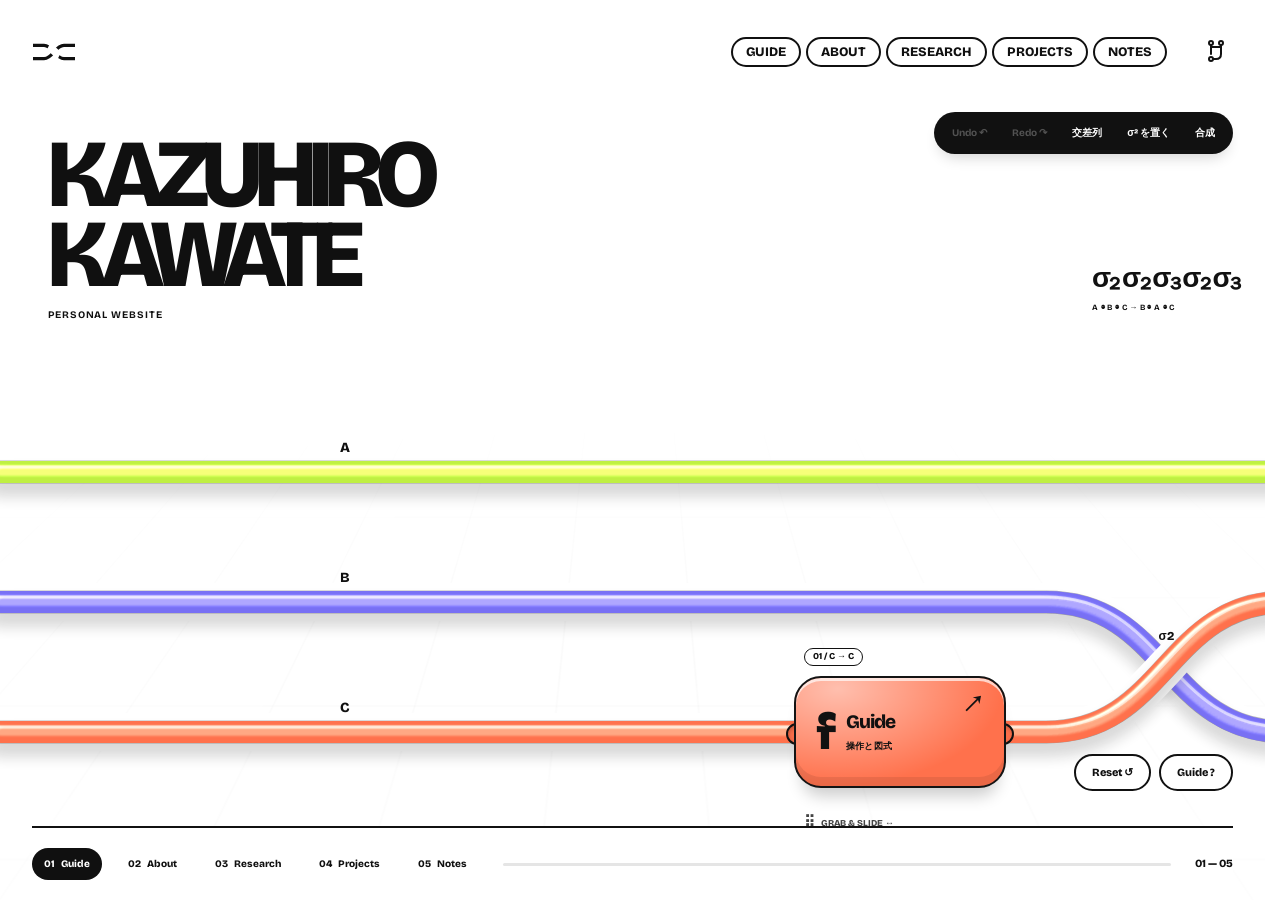
==== commit 3b36ebfa: "Simplify site description" ====
--- a/index.html
+++ b/index.html
@@ -1,5 +1,5 @@
 <!doctype html>
-<html lang="ja"><head><meta charset="utf-8"><meta name="viewport" content="width=device-width,initial-scale=1"><meta name="color-scheme" content="light"><title>Kazuhiro Kawate</title><meta name="description" content="川手知拓の個人研究サイト。数学・言語学・計算機科学のあいだを、触れられるストリング図式で探索する。"><link rel="icon" href="assets/favicon.svg" type="image/svg+xml"><link rel="preload" href="assets/fonts/bricolage-latin.woff2" as="font" type="font/woff2" crossorigin><link rel="stylesheet" href="assets/style.css?v=1937d854e7c4"><link rel="canonical" href="https://limxiao.github.io/"><script src="assets/diagram-model.js?v=383373b5e519" defer></script><script src="assets/diagram-motion.js?v=80850148ad25" defer></script><script src="assets/site.js?v=06f39db7d010" defer></script></head><body class="home"><a class="skip-link" href="#diagram-interface">図式の操作へスキップ</a><header class="site-header"><a class="identity" href="index.html" aria-label="Kazuhiro Kawate ホーム"><svg viewBox="0 0 38 24" aria-hidden="true"><path d="M0 6h10c8 0 10 12 18 12h10M0 18h10C18 18 20 6 28 6h10"/><path class="mark-bridge" d="M14 7c4 2 6 6 10 8"/></svg></a><nav aria-label="メインナビゲーション"><a href="guide/" data-panel=guide >Guide</a><a href="about/" data-panel=about >About</a><a href="research/" data-panel=research >Research</a><a href="projects/" data-panel=projects >Projects</a><a href="notes/" data-panel=notes >Notes</a></nav><a class="github-link" href="https://github.com/limxiao" aria-label="GitHubプロフィール"><svg viewBox="0 0 24 24" aria-hidden="true"><path d="M7 3v11m0-7h10m0 0v-4m0 4v7c0 3-2 5-5 5H7"/><circle cx="7" cy="3" r="2"/><circle cx="17" cy="3" r="2"/><circle cx="7" cy="19" r="2"/></svg></a></header>
+<html lang="ja"><head><meta charset="utf-8"><meta name="viewport" content="width=device-width,initial-scale=1"><meta name="color-scheme" content="light"><title>Kazuhiro Kawate</title><meta name="description" content="Personal academic website of Kazuhiro Kawate."><link rel="icon" href="assets/favicon.svg" type="image/svg+xml"><link rel="preload" href="assets/fonts/bricolage-latin.woff2" as="font" type="font/woff2" crossorigin><link rel="stylesheet" href="assets/style.css?v=1937d854e7c4"><link rel="canonical" href="https://limxiao.github.io/"><script src="assets/diagram-model.js?v=383373b5e519" defer></script><script src="assets/diagram-motion.js?v=80850148ad25" defer></script><script src="assets/site.js?v=06f39db7d010" defer></script></head><body class="home"><a class="skip-link" href="#diagram-interface">図式の操作へスキップ</a><header class="site-header"><a class="identity" href="index.html" aria-label="Kazuhiro Kawate ホーム"><svg viewBox="0 0 38 24" aria-hidden="true"><path d="M0 6h10c8 0 10 12 18 12h10M0 18h10C18 18 20 6 28 6h10"/><path class="mark-bridge" d="M14 7c4 2 6 6 10 8"/></svg></a><nav aria-label="メインナビゲーション"><a href="guide/" data-panel=guide >Guide</a><a href="about/" data-panel=about >About</a><a href="research/" data-panel=research >Research</a><a href="projects/" data-panel=projects >Projects</a><a href="notes/" data-panel=notes >Notes</a></nav><a class="github-link" href="https://github.com/limxiao" aria-label="GitHubプロフィール"><svg viewBox="0 0 24 24" aria-hidden="true"><path d="M7 3v11m0-7h10m0 0v-4m0 4v7c0 3-2 5-5 5H7"/><circle cx="7" cy="3" r="2"/><circle cx="17" cy="3" r="2"/><circle cx="7" cy="19" r="2"/></svg></a></header>
 <main><section class="journey" aria-labelledby="intro-title"><div class="scene"><div class="intro"><h1 id="intro-title"><span class="headline-line">KAZUHIRO</span><span class="headline-line">KAWATE</span></h1><p class="eyebrow intro-caption">PERSONAL WEBSITE</p></div>
 <div id="diagram-interface" class="diagram-viewport" tabindex="0" role="region" aria-label="ストリング図式。左右キーで探索できます"><div class="diagram-world"><svg class="strings" viewBox="0 0 3700 720" aria-hidden="true"><defs><filter id="tube-plastic" filterUnits="userSpaceOnUse" x="-10%" y="-60%" width="120%" height="220%" color-interpolation-filters="sRGB"><feGaussianBlur in="SourceAlpha" stdDeviation="3" result="bump"/><feSpecularLighting in="bump" surfaceScale="5" specularConstant="0.85" specularExponent="24" lighting-color="#ffffff" result="shine"><feDistantLight azimuth="225" elevation="55"/></feSpecularLighting><feComposite in="shine" in2="SourceAlpha" operator="in" result="clipped"/><feComposite in="SourceGraphic" in2="clipped" operator="arithmetic" k1="0" k2="1" k3="0.8" k4="0"/></filter><path id="shape-a" class="wire wire-a" d="M0 262H1046C1166 262 1166 392 1286 392H1860C1980 392 1980 522 2100 522H4386"/><path id="shape-b" class="wire wire-b" d="M0 392H1046C1166 392 1166 262 1286 262H2680C2800 262 2800 392 2920 392H4386"/><path id="shape-c" class="wire wire-c" d="M0 522H1860C1980 522 1980 392 2100 392H2680C2800 392 2800 262 2920 262H4386"/></defs><g class="wire-network"><g class="tube tube-a"><use href="#shape-a" class="tube-shadow"/><use href="#shape-a" class="tube-outline"/><use href="#shape-a" class="tube-body"/><use href="#shape-a" class="tube-sheen"/></g><path class="wire wire-gap-b" d="M0 392H1046C1166 392 1166 262 1286 262H2680C2800 262 2800 392 2920 392H4386"/><g class="tube tube-b"><use href="#shape-b" class="tube-shadow"/><use href="#shape-b" class="tube-outline"/><use href="#shape-b" class="tube-body"/><use href="#shape-b" class="tube-sheen"/></g><path class="wire wire-gap-c" d="M0 522H1860C1980 522 1980 392 2100 392H2680C2800 392 2800 262 2920 262H4386"/><g class="tube tube-c"><use href="#shape-c" class="tube-shadow"/><use href="#shape-c" class="tube-outline"/><use href="#shape-c" class="tube-body"/><use href="#shape-c" class="tube-sheen"/></g></g><g class="diagram-labels"><text data-input="A" x="72" y="242">A</text><text data-input="B" x="72" y="372">B</text><text data-input="C" x="72" y="502">C</text><text data-output="C" x="4216" y="242">C</text><text data-output="B" x="4216" y="372">B</text><text data-output="A" x="4216" y="502">A</text></g></svg><div class="diagram-node vermilion" data-node="guide" data-x="900" data-y="262" style="left:900px;top:262px"><span class="node-index">01 / A → A</span><a href="guide/" class="node-card" data-panel="guide" aria-label="Guideの詳細を開く"><span class="node-symbol" aria-hidden="true">f</span><span class="node-title">Guide<span>操作と図式</span></span><span class="node-arrow" aria-hidden="true">↗</span></a><button class="drag-handle" type="button" aria-label="Guideの箱を移動" aria-describedby="drag-help" hidden><span aria-hidden="true">⠿</span> GRAB & SLIDE ↔</button></div><div class="diagram-node vermilion" data-node="about" data-x="1530" data-y="392" style="left:1530px;top:392px"><span class="node-index">02 / A → A</span><a href="about/" class="node-card" data-panel="about" aria-label="Aboutの詳細を開く"><span class="node-symbol" aria-hidden="true">g</span><span class="node-title">About<span>自己紹介</span></span><span class="node-arrow" aria-hidden="true">↗</span></a><button class="drag-handle" type="button" aria-label="Aboutの箱を移動" aria-describedby="drag-help" hidden><span aria-hidden="true">⠿</span> GRAB & SLIDE ↔</button></div><div class="diagram-node vermilion" data-node="research" data-x="2392" data-y="522" style="left:2392px;top:522px"><span class="node-index">03 / A → A</span><a href="research/" class="node-card" data-panel="research" aria-label="Researchの詳細を開く"><span class="node-symbol" aria-hidden="true">h</span><span class="node-title">Research<span>研究</span></span><span class="node-arrow" aria-hidden="true">↗</span></a><button class="drag-handle" type="button" aria-label="Researchの箱を移動" aria-describedby="drag-help" hidden><span aria-hidden="true">⠿</span> GRAB & SLIDE ↔</button></div><div class="diagram-node teal" data-node="projects" data-x="3110" data-y="392" style="left:3110px;top:392px"><span class="node-index">04 / B → B</span><a href="projects/" class="node-card" data-panel="projects" aria-label="Projectsの詳細を開く"><span class="node-symbol" aria-hidden="true">i</span><span class="node-title">Projects<span>制作と実装</span></span><span class="node-arrow" aria-hidden="true">↗</span></a><button class="drag-handle" type="button" aria-label="Projectsの箱を移動" aria-describedby="drag-help" hidden><span aria-hidden="true">⠿</span> GRAB & SLIDE ↔</button></div><div class="diagram-node violet" data-node="notes" data-x="3740" data-y="262" style="left:3740px;top:262px"><span class="node-index">05 / C → C</span><a href="notes/" class="node-card" data-panel="notes" aria-label="Notesの詳細を開く"><span class="node-symbol" aria-hidden="true">j</span><span class="node-title">Notes<span>研究ノート</span></span><span class="node-arrow" aria-hidden="true">↗</span></a><button class="drag-handle" type="button" aria-label="Notesの箱を移動" aria-describedby="drag-help" hidden><span aria-hidden="true">⠿</span> GRAB & SLIDE ↔</button></div><button type="button" class="crossing-note" aria-label="交差列を編集" hidden><span>σ₁ σ₂ σ₁</span><span>A ⊗ B ⊗ C → C ⊗ B ⊗ A</span></button><div class="pair-preview" aria-hidden="true" hidden><span>σ²</span><svg viewBox="0 0 160 90"><path d="M0 15H20C55 15 45 75 80 75S105 15 140 15H160"/><path d="M0 75H20C55 75 45 15 80 15S105 75 140 75H160"/></svg></div><div class="end-note"><span class="eyebrow">SECTIONS</span><div class="end-links"><a href="guide/" data-panel="guide">Guide ↗</a><a href="about/" data-panel="about">About ↗</a><a href="research/" data-panel="research">Research ↗</a><a href="projects/" data-panel="projects">Projects ↗</a><a href="notes/" data-panel="notes">Notes ↗</a></div><button type="button" class="text-button return-start" hidden>はじまりへ戻る ↺</button></div></div></div>
 <div class="coherence-tools" role="group" aria-label="図式の変形"><button type="button" data-action="undo" aria-label="操作を戻す" hidden>Undo ↶</button><button type="button" data-action="redo" aria-label="操作をやり直す" hidden>Redo ↷</button><button type="button" data-action="word" aria-pressed="false" hidden>交差列</button><button type="button" data-action="pair" aria-pressed="false" hidden>σ² を置く</button><button type="button" data-action="compose" aria-pressed="false" hidden>合成</button></div><section class="word-dock" hidden aria-label="交差列の編集"><div class="word-heading"><strong>交差列</strong><button type="button" data-word-close aria-label="交差列を閉じる">×</button></div><p class="word-explanation">左から右へ実行。このサイトではσ₁は1↔2、σ₂は2↔3、σ₃は3↔1を交換します。列の編集では射や出力の並びが変わる場合があります。交差をドラッグして並べ替えられます。選択後は左右ボタン、Shift＋左右キーでも移動できます。</p><ol class="word-tokens" aria-label="実行する交差の順序"></ol><div class="word-target-row"><span class="word-target" aria-live="polite">末尾に追加</span><div class="word-position-tools"><button type="button" data-word-left aria-label="選択した交差を左へ移動">←</button><button type="button" data-word-right aria-label="選択した交差を右へ移動">→</button><button type="button" data-word-end>末尾へ</button></div></div><div class="word-pad" role="group" aria-label="交差の入力"><button type="button" data-sigma="0" aria-label="σ₁を入力">σ₁</button><button type="button" data-sigma="1" aria-label="σ₂を入力">σ₂</button><button type="button" data-sigma="2" aria-label="σ₃を入力">σ₃</button><button type="button" data-word-delete>削除 ⌫</button></div><div class="word-actions"><button type="button" data-word-apply>実行</button><button type="button" data-word-reload>図式から読込</button><button type="button" data-word-clear>空にする</button><button type="button" data-word-braid>編み替え ↔</button></div><p class="word-status" role="status"></p><p class="word-limit"></p></section><div class="composition-dock" hidden role="group" aria-label="箱の合成"><p class="selection-summary">2個以上の箱を選択</p><div><button type="button" data-combine="serial">直列 ∘</button><button type="button" data-combine="tensor">並列 ⊗</button><button type="button" data-combine="split">展開</button><button type="button" data-combine="done">完了</button></div><label class="identity-option"><input type="checkbox" id="include-identities" checked>並列合成に恒等射を含める</label><p class="composition-feedback" role="status"></p></div><div class="placement-hint" hidden>σ²を置く位置をクリック。上下で3組から選択。Escで中止。</div><div class="scene-bottom"><div class="diagram-tools"><button class="text-button reset-diagram" type="button" hidden>Reset ↺</button><button class="text-button help-button" type="button" data-panel="guide" hidden>Guide ?</button></div></div>
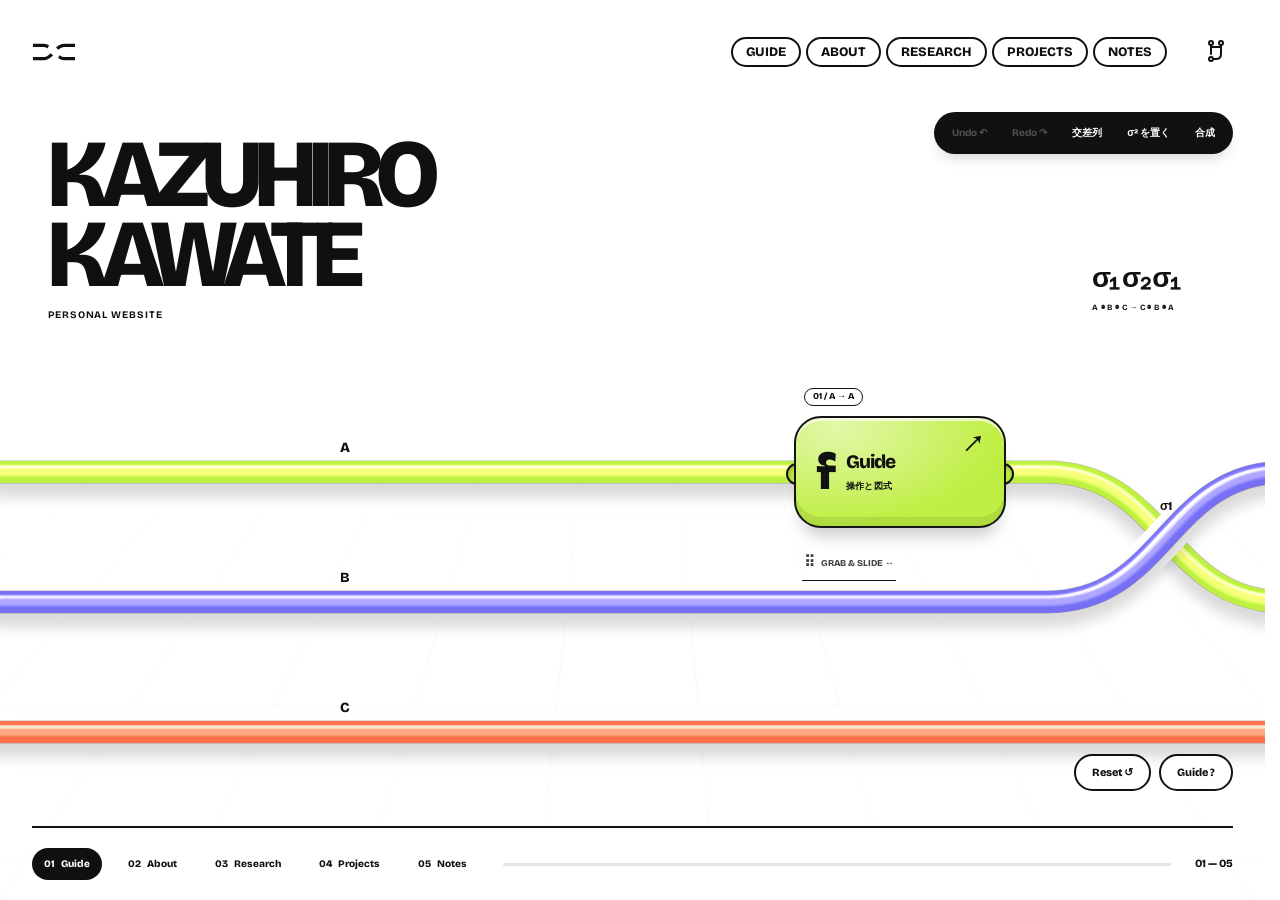
==== commit 017eaf65: "Add files via upload" ====
--- a/index.html
+++ b/index.html
@@ -47,15 +47,23 @@
 <p>ZEN大学で数理科学を学んでいます。代数学、表現論、圏論、量子情報理論、自然言語処理、言語学に関心があります。</p>
 <h2>学習・活動</h2>
 <ul>
-<li>ZEN大学：数学を学ぶ学部生（2025年4月入学）。</li>
-<li>埼玉大学：言語学・計算機科学の科目等履修生（2026年10月〜2027年3月）。</li>
-<li>ZENRON：執筆・編集（2026年10月〜）。</li>
+<li>高専：主に化学を学習。2021年度入学。</li>
+<li>ZEN大学：主に数学を学習。2025年4月入学。</li>
+<li>埼玉大学：言語学・計算機科学の科目等履修生。2026年10月〜2027年3月在籍。</li>
+<li>ZENRON編集委員</li>
+<li>教育機関でインターンとして活動。2025年2月〜2026年10月在籍。</li>
 </ul>
 <h2>Links</h2>
 <ul>
 <li><a href="https://www.linkedin.com/in/kazuhiro-kawate/">LinkedIn</a></li>
 <li><a href="https://github.com/limxiao">GitHub</a></li>
 <li><a href="https://zenron.jp">ZENRON</a></li>
+</ul>
+<h2>資格・受賞など</h2>
+<ul>
+<li>2023年11月：ポスター発表奨励賞（第9回 関東磐越地区化学技術フォーラム）を受賞</li>
+<li>2026年3月：量子ジェネラリスト資格（一般社団法人日本量子コンピューティング協会）を取得</li>
+<li>2026年7月：特待奨学生支援制度（ZEN大学）に採択</li>
 </ul></div><a class="text-button" href="about/">通常のページで読む <span aria-hidden="true">↗</span></a></dialog><dialog id="panel-research" aria-labelledby="panel-title-research"><div class="dialog-top"><span class="eyebrow">03 / RESEARCH</span><button class="close-dialog" type="button" aria-label="詳細を閉じる">Close <span aria-hidden="true">×</span></button></div><div class="prose"><h1 id="panel-title-research">Research</h1></div><a class="text-button" href="research/">通常のページで読む <span aria-hidden="true">↗</span></a></dialog><dialog id="panel-projects" aria-labelledby="panel-title-projects"><div class="dialog-top"><span class="eyebrow">04 / PROJECTS</span><button class="close-dialog" type="button" aria-label="詳細を閉じる">Close <span aria-hidden="true">×</span></button></div><div class="prose"><h1 id="panel-title-projects">Projects</h1>
 <p>ソフトウェア・実装・ウェブ上の制作物。</p>
 <h2>String diagram playground</h2>
